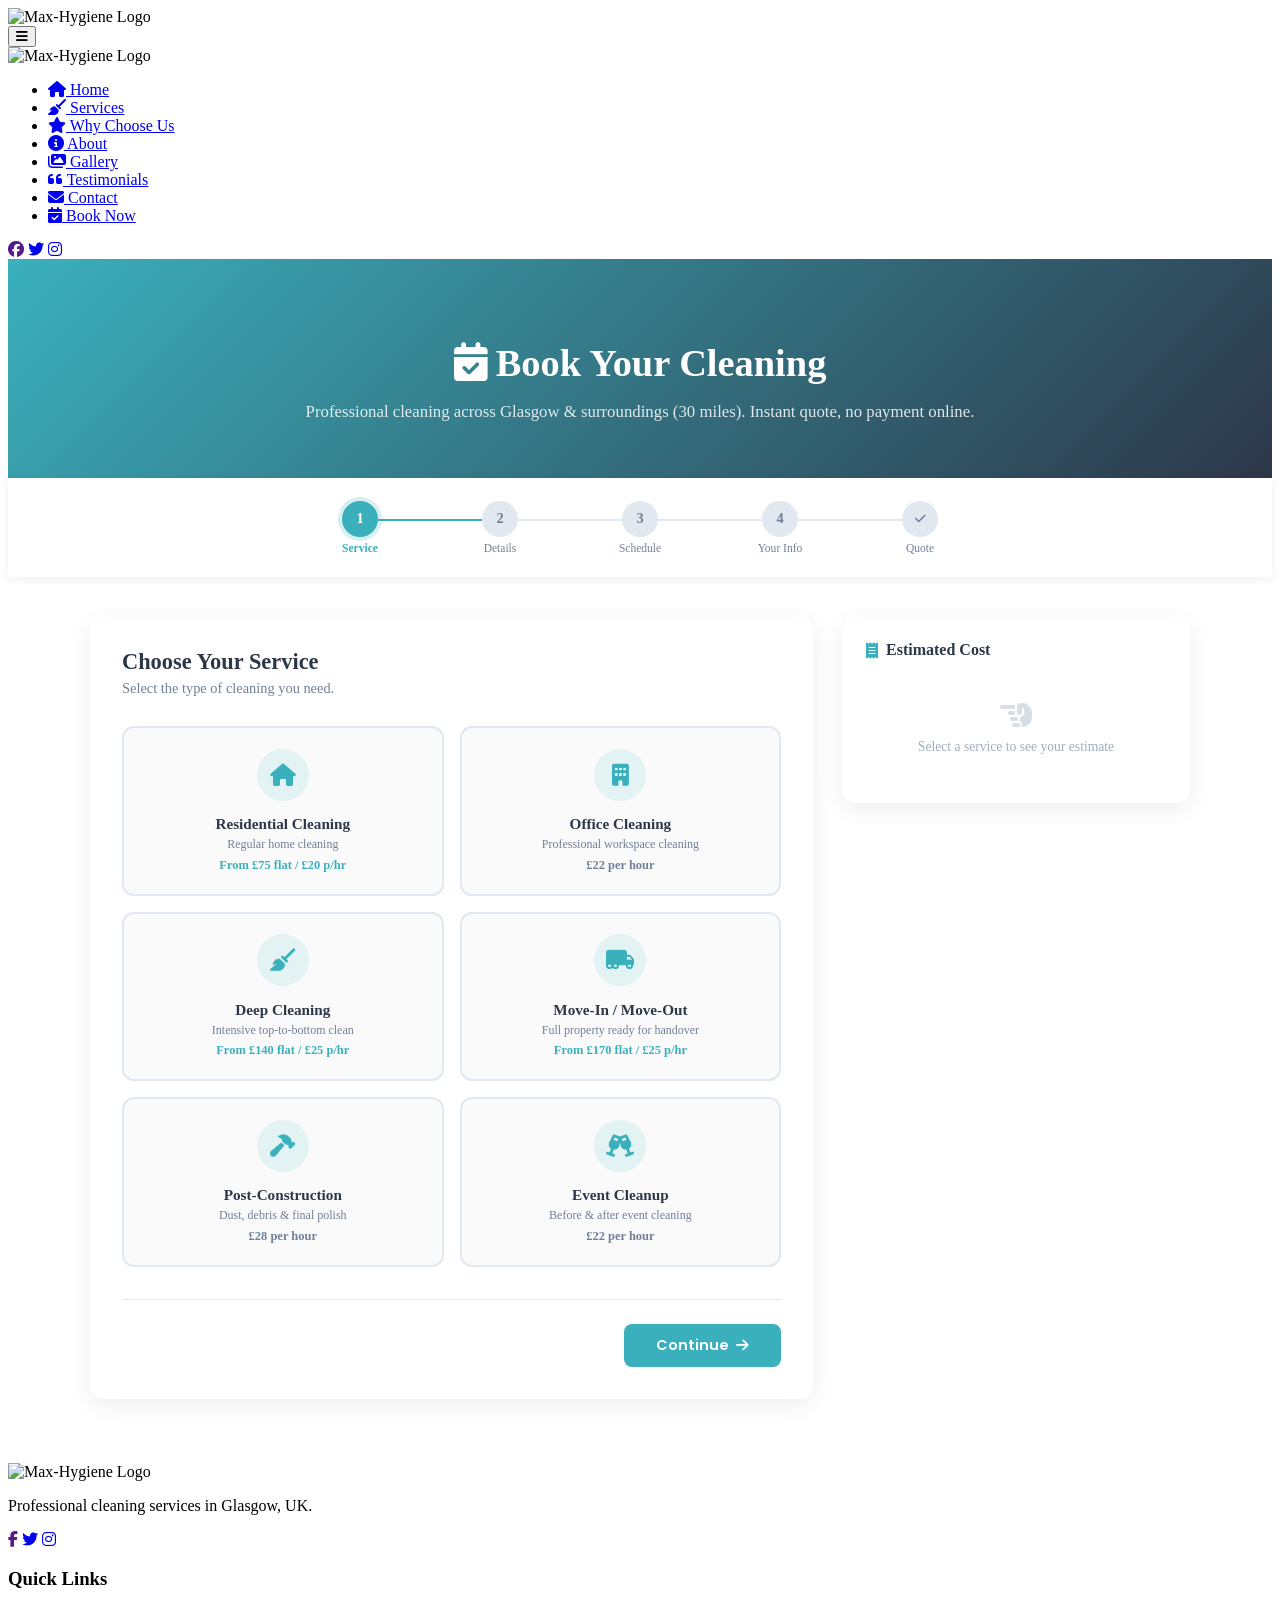
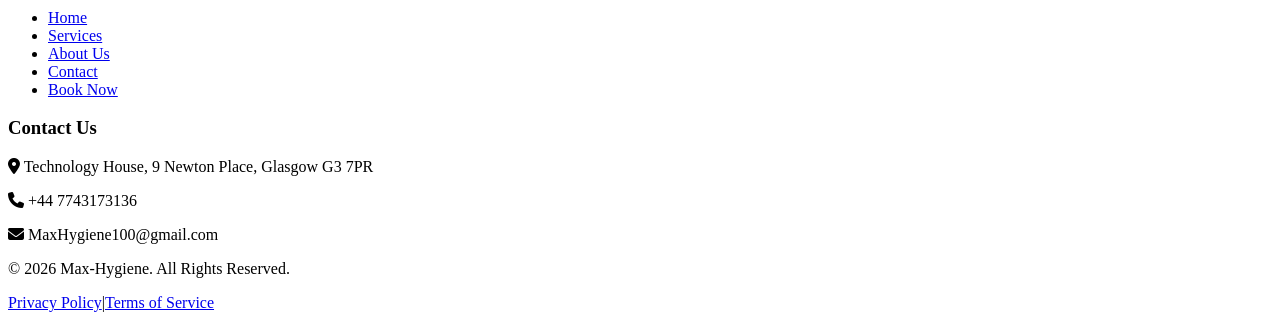
==== booking.html @ 052d8ae1 "booking" ====
<!DOCTYPE html>
<html lang="en">
<head>
    <meta charset="UTF-8" />
    <meta name="viewport" content="width=device-width, initial-scale=1.0" />
    <title>Book a Cleaning - Max-Hygiene</title>
    <meta name="description" content="Book your professional cleaning service with Max-Hygiene. Instant quote, online scheduling, and email confirmation.">
    <link rel="shortcut icon" href="images/logo2.jpeg" type="image/x-icon">
    <link rel="stylesheet" href="https://cdnjs.cloudflare.com/ajax/libs/font-awesome/6.4.0/css/all.min.css">
    <link href="https://fonts.googleapis.com/css2?family=Poppins:wght@300;400;500;600;700&display=swap" rel="stylesheet">
    <link rel="stylesheet" href="css/style.css">
    <style>
        /* ── Booking Page Styles ── */
        .booking-hero {
            background: linear-gradient(135deg, #3bb0bd 0%, #2d3748 100%);
            padding: 3.5rem 2rem 2.5rem;
            text-align: center;
            color: #fff;
        }
        .booking-hero h1 { font-size: 2.4rem; font-weight: 700; margin-bottom: .5rem; }
        .booking-hero p  { font-size: 1.05rem; opacity: .85; }

        /* Progress */
        .booking-progress {
            background: #fff;
            padding: 1.4rem 2rem;
            box-shadow: 0 2px 10px rgba(0,0,0,.07);
            position: sticky;
            top: 0;
            z-index: 100;
        }
        .progress-steps {
            display: flex;
            align-items: center;
            justify-content: center;
            max-width: 700px;
            margin: 0 auto;
            gap: 0;
        }
        .progress-step {
            display: flex;
            flex-direction: column;
            align-items: center;
            flex: 1;
            position: relative;
        }
        .progress-step:not(:last-child)::after {
            content: '';
            position: absolute;
            top: 18px;
            left: calc(50% + 18px);
            right: calc(-50% + 18px);
            height: 2px;
            background: #e2e8f0;
            transition: background .4s;
        }
        .progress-step.done:not(:last-child)::after,
        .progress-step.active:not(:last-child)::after {
            background: #3bb0bd;
        }
        .step-bubble {
            width: 36px; height: 36px;
            border-radius: 50%;
            background: #e2e8f0;
            color: #718096;
            display: flex; align-items: center; justify-content: center;
            font-weight: 600; font-size: .9rem;
            transition: all .3s;
            z-index: 1;
        }
        .progress-step.active .step-bubble  { background: #3bb0bd; color: #fff; box-shadow: 0 0 0 4px rgba(59,176,189,.2); }
        .progress-step.done   .step-bubble  { background: #00d97e; color: #fff; }
        .step-label { font-size: .72rem; color: #718096; margin-top: .35rem; font-weight: 500; white-space: nowrap; }
        .progress-step.active .step-label { color: #3bb0bd; font-weight: 600; }
        .progress-step.done   .step-label { color: #00d97e; }

        /* Layout */
        .booking-layout {
            display: flex;
            gap: 1.8rem;
            max-width: 1100px;
            margin: 0 auto;
            padding: 2.5rem 1.5rem 4rem;
            align-items: flex-start;
        }
        .booking-main   { flex: 1; min-width: 0; }
        .booking-panel  {
            width: 300px; flex-shrink: 0;
            background: #fff;
            border-radius: 14px;
            box-shadow: 0 6px 24px rgba(0,0,0,.07);
            padding: 1.5rem;
            position: sticky;
            top: 80px;
        }
        .booking-panel.hidden { display: none; }
        .panel-title {
            font-size: 1rem; font-weight: 600; color: #2d3748;
            margin-bottom: 1rem;
            display: flex; align-items: center; gap: .5rem;
        }
        .panel-title i { color: #3bb0bd; }
        .panel-row {
            display: flex; justify-content: space-between;
            font-size: .85rem; color: #4a5568;
            padding: .4rem 0;
            border-bottom: 1px dashed #edf2f7;
        }
        .panel-row:last-child { border-bottom: none; }
        .panel-row .label { color: #718096; }
        .panel-row .value { font-weight: 600; color: #2d3748; text-align: right; }
        .panel-divider { border: none; border-top: 1px solid #e2e8f0; margin: .8rem 0; }
        .panel-total-row {
            display: flex; justify-content: space-between;
            font-size: 1rem; font-weight: 700;
            color: #2d3748; margin-top: .5rem;
        }
        .panel-total-row .total-amount { color: #3bb0bd; font-size: 1.3rem; }
        .panel-note { font-size: .75rem; color: #718096; margin-top: .75rem; line-height: 1.5; }
        .panel-placeholder { text-align: center; color: #a0aec0; font-size: .85rem; padding: 1.5rem 0; }
        .panel-placeholder i { font-size: 2rem; display: block; margin-bottom: .5rem; opacity: .4; }

        /* Step card */
        .step-card {
            background: #fff;
            border-radius: 14px;
            box-shadow: 0 6px 24px rgba(0,0,0,.07);
            padding: 2rem;
            display: none;
        }
        .step-card.active { display: block; }
        .step-card-title { font-size: 1.4rem; font-weight: 700; color: #2d3748; margin-bottom: .35rem; }
        .step-card-subtitle { font-size: .9rem; color: #718096; margin-bottom: 1.8rem; }

        /* Service grid */
        .service-select-grid {
            display: grid;
            grid-template-columns: repeat(auto-fill, minmax(220px, 1fr));
            gap: 1rem;
        }
        .svc-card {
            border: 2px solid #e2e8f0;
            border-radius: 12px;
            padding: 1.3rem 1rem;
            cursor: pointer;
            text-align: center;
            transition: all .25s;
            background: #fafafa;
        }
        .svc-card:hover { border-color: #3bb0bd; background: #f0fbfc; transform: translateY(-2px); }
        .svc-card.selected { border-color: #3bb0bd; background: #e8f7f8; box-shadow: 0 0 0 4px rgba(59,176,189,.15); }
        .svc-icon {
            width: 52px; height: 52px;
            background: rgba(59,176,189,.12);
            border-radius: 50%;
            display: flex; align-items: center; justify-content: center;
            margin: 0 auto .9rem;
            font-size: 1.4rem; color: #3bb0bd;
            transition: all .25s;
        }
        .svc-card.selected .svc-icon,
        .svc-card:hover .svc-icon { background: #3bb0bd; color: #fff; }
        .svc-name { font-weight: 600; font-size: .95rem; color: #2d3748; margin-bottom: .25rem; }
        .svc-price-tag { font-size: .78rem; color: #3bb0bd; font-weight: 600; }
        .svc-price-tag.hourly { color: #718096; }

        /* Form sections */
        .form-section-title {
            font-size: 1rem; font-weight: 600; color: #2d3748;
            margin: 1.5rem 0 .8rem;
            padding-bottom: .4rem;
            border-bottom: 1px solid #e2e8f0;
        }
        .form-section-title:first-child { margin-top: 0; }

        /* Property selector */
        .option-pills { display: flex; flex-wrap: wrap; gap: .5rem; }
        .pill {
            border: 1.5px solid #e2e8f0;
            border-radius: 8px;
            padding: .45rem 1.1rem;
            cursor: pointer;
            font-size: .85rem;
            font-weight: 500;
            color: #4a5568;
            background: #fff;
            transition: all .2s;
        }
        .pill:hover  { border-color: #3bb0bd; color: #3bb0bd; }
        .pill.active { border-color: #3bb0bd; background: #3bb0bd; color: #fff; }

        /* Pricing toggle */
        .pricing-toggle-wrap {
            display: flex; align-items: center;
            background: #f7fafc;
            border-radius: 10px;
            padding: .3rem;
            gap: .2rem;
            width: fit-content;
            margin: .8rem 0;
        }
        .pricing-toggle-btn {
            padding: .5rem 1.3rem;
            border-radius: 8px;
            border: none; cursor: pointer;
            font-size: .875rem; font-weight: 500;
            color: #718096; background: transparent;
            transition: all .2s;
        }
        .pricing-toggle-btn.active { background: #3bb0bd; color: #fff; box-shadow: 0 2px 8px rgba(59,176,189,.3); }

        /* Hours input */
        .hours-input-row {
            display: flex; align-items: center; gap: .75rem;
            margin: .5rem 0;
        }
        .hours-btn {
            width: 34px; height: 34px;
            border-radius: 50%; border: 1.5px solid #e2e8f0;
            background: #fff; cursor: pointer;
            font-size: 1.1rem; display: flex; align-items: center; justify-content: center;
            transition: all .2s; color: #3bb0bd;
        }
        .hours-btn:hover { background: #3bb0bd; color: #fff; border-color: #3bb0bd; }
        .hours-display { font-size: 1.3rem; font-weight: 700; color: #2d3748; min-width: 40px; text-align: center; }
        .hours-label { font-size: .85rem; color: #718096; }

        /* Add-ons */
        .addon-grid { display: grid; grid-template-columns: repeat(auto-fill, minmax(200px, 1fr)); gap: .7rem; }
        .addon-item {
            display: flex; align-items: center; gap: .7rem;
            border: 1.5px solid #e2e8f0; border-radius: 10px;
            padding: .7rem .9rem; cursor: pointer; background: #fff;
            transition: all .2s;
        }
        .addon-item:hover { border-color: #3bb0bd; background: #f0fbfc; }
        .addon-item.selected { border-color: #3bb0bd; background: #e8f7f8; }
        .addon-item input[type="checkbox"] { accent-color: #3bb0bd; width: 16px; height: 16px; cursor: pointer; }
        .addon-info { flex: 1; }
        .addon-name { font-size: .83rem; font-weight: 500; color: #2d3748; }
        .addon-price { font-size: .78rem; color: #3bb0bd; font-weight: 600; }

        /* Frequency */
        .frequency-grid { display: grid; grid-template-columns: repeat(auto-fill, minmax(160px, 1fr)); gap: .75rem; }
        .freq-card {
            border: 2px solid #e2e8f0; border-radius: 12px;
            padding: 1rem .75rem; cursor: pointer; text-align: center;
            background: #fff; transition: all .25s;
        }
        .freq-card:hover  { border-color: #3bb0bd; transform: translateY(-2px); }
        .freq-card.active { border-color: #3bb0bd; background: #e8f7f8; }
        .freq-label { font-weight: 600; font-size: .9rem; color: #2d3748; }
        .freq-badge {
            display: inline-block; margin-top: .3rem;
            background: #00d97e; color: #fff;
            font-size: .68rem; font-weight: 700;
            padding: .15rem .5rem; border-radius: 20px;
        }
        .freq-desc { font-size: .75rem; color: #718096; margin-top: .3rem; }

        /* Calendar */
        .calendar-nav {
            display: flex; align-items: center; justify-content: space-between;
            margin-bottom: .8rem;
        }
        .cal-nav-btn {
            background: none; border: 1.5px solid #e2e8f0;
            border-radius: 8px; padding: .3rem .7rem;
            cursor: pointer; color: #4a5568;
            transition: all .2s;
        }
        .cal-nav-btn:hover { background: #3bb0bd; color: #fff; border-color: #3bb0bd; }
        .cal-month-label { font-weight: 600; color: #2d3748; font-size: .95rem; }
        .calendar-grid { display: grid; grid-template-columns: repeat(7, 1fr); gap: .25rem; }
        .cal-day-header { text-align: center; font-size: .72rem; font-weight: 600; color: #718096; padding: .3rem 0; }
        .cal-day {
            aspect-ratio: 1; display: flex; align-items: center; justify-content: center;
            border-radius: 8px; cursor: pointer; font-size: .85rem; font-weight: 500;
            transition: all .2s; color: #2d3748;
        }
        .cal-day:hover:not(.disabled)         { background: #e8f7f8; color: #3bb0bd; }
        .cal-day.disabled                     { color: #c9d3dd; cursor: default; }
        .cal-day.booked                       { color: #e2e8f0; cursor: default; text-decoration: line-through; }
        .cal-day.selected                     { background: #3bb0bd; color: #fff !important; font-weight: 700; box-shadow: 0 2px 8px rgba(59,176,189,.4); }
        .cal-day.today:not(.selected)         { border: 2px solid #3bb0bd; color: #3bb0bd; font-weight: 700; }

        /* Time slots */
        .time-slots-wrap { margin-top: 1.2rem; }
        .time-slots-title { font-size: .85rem; font-weight: 600; color: #2d3748; margin-bottom: .6rem; }
        .time-slots-grid { display: flex; flex-wrap: wrap; gap: .5rem; }
        .time-slot {
            padding: .45rem 1.1rem;
            border: 1.5px solid #e2e8f0;
            border-radius: 8px; cursor: pointer;
            font-size: .82rem; font-weight: 500;
            color: #4a5568; background: #fff;
            transition: all .2s;
        }
        .time-slot:hover:not(.unavailable)    { border-color: #3bb0bd; color: #3bb0bd; }
        .time-slot.selected                   { background: #3bb0bd; color: #fff; border-color: #3bb0bd; }
        .time-slot.unavailable                { color: #c9d3dd; cursor: default; text-decoration: line-through; }

        /* Contact form */
        .form-grid-2 { display: grid; grid-template-columns: 1fr 1fr; gap: 1rem; }
        .booking-form .form-group { margin-bottom: 1rem; }
        .booking-form label { display: block; font-size: .82rem; font-weight: 600; color: #4a5568; margin-bottom: .35rem; }
        .booking-form input,
        .booking-form textarea {
            width: 100%; padding: .7rem 1rem;
            border: 1.5px solid #e2e8f0; border-radius: 8px;
            font-family: 'Poppins', sans-serif; font-size: .875rem; color: #2d3748;
            transition: border .2s;
            background: #fff;
        }
        .booking-form input:focus,
        .booking-form textarea:focus {
            outline: none; border-color: #3bb0bd;
            box-shadow: 0 0 0 3px rgba(59,176,189,.15);
        }
        .booking-form textarea { resize: vertical; min-height: 80px; }
        .booking-form input.error { border-color: #fc5c7d; }
        .field-error { font-size: .75rem; color: #fc5c7d; margin-top: .25rem; display: none; }

        /* Buttons */
        .step-actions {
            display: flex; justify-content: space-between; align-items: center;
            margin-top: 2rem; padding-top: 1.5rem;
            border-top: 1px solid #e2e8f0;
        }
        .btn-back {
            display: flex; align-items: center; gap: .4rem;
            padding: .65rem 1.5rem; border: 1.5px solid #e2e8f0;
            border-radius: 8px; background: #fff; cursor: pointer;
            font-size: .875rem; font-weight: 500; color: #4a5568;
            transition: all .2s; font-family: 'Poppins', sans-serif;
        }
        .btn-back:hover { border-color: #3bb0bd; color: #3bb0bd; }
        .btn-continue {
            display: flex; align-items: center; gap: .45rem;
            padding: .7rem 2rem; background: #3bb0bd; color: #fff;
            border: none; border-radius: 8px; cursor: pointer;
            font-size: .9rem; font-weight: 600;
            transition: all .2s; font-family: 'Poppins', sans-serif;
        }
        .btn-continue:hover { background: #2a9ba7; transform: translateY(-1px); box-shadow: 0 4px 12px rgba(59,176,189,.35); }
        .btn-continue:disabled { background: #b2d8db; cursor: not-allowed; transform: none; box-shadow: none; }
        .btn-submit {
            display: flex; align-items: center; gap: .5rem;
            padding: .75rem 2.5rem; background: #3bb0bd; color: #fff;
            border: none; border-radius: 8px; cursor: pointer;
            font-size: .95rem; font-weight: 600;
            transition: all .2s; font-family: 'Poppins', sans-serif;
        }
        .btn-submit:hover { background: #2a9ba7; box-shadow: 0 4px 12px rgba(59,176,189,.35); }
        .btn-submit:disabled { background: #b2d8db; cursor: not-allowed; }
        .btn-spinner { display: none; }
        .btn-submit.loading .btn-text   { display: none; }
        .btn-submit.loading .btn-spinner { display: inline-flex; align-items: center; gap: .4rem; }
        @keyframes spin { to { transform: rotate(360deg); } }
        .spinner-icon { animation: spin .7s linear infinite; display: inline-block; }

        /* Confirmation step */
        .confirmation-wrap { text-align: center; padding: 1rem 0 2rem; }
        .confirm-icon {
            width: 80px; height: 80px;
            background: linear-gradient(135deg, #3bb0bd, #00d97e);
            border-radius: 50%; display: flex; align-items: center; justify-content: center;
            margin: 0 auto 1.5rem; font-size: 2rem; color: #fff;
            box-shadow: 0 8px 24px rgba(59,176,189,.3);
        }
        .confirm-title { font-size: 1.8rem; font-weight: 700; color: #2d3748; margin-bottom: .5rem; }
        .confirm-sub   { color: #718096; font-size: 1rem; margin-bottom: 2rem; }
        .booking-ref-box {
            display: inline-flex; align-items: center; gap: .6rem;
            background: #f0fbfc; border: 1.5px solid #3bb0bd;
            border-radius: 10px; padding: .6rem 1.4rem;
            font-weight: 700; color: #3bb0bd; font-size: 1.05rem;
            margin-bottom: 2rem; letter-spacing: .05em;
        }
        .quote-summary-card {
            background: #f7fafc;
            border-radius: 14px; padding: 1.5rem;
            max-width: 480px; margin: 0 auto 2rem;
            text-align: left;
        }
        .qs-title { font-weight: 700; color: #2d3748; margin-bottom: 1rem; font-size: 1.05rem; }
        .qs-row {
            display: flex; justify-content: space-between;
            font-size: .875rem; color: #4a5568; padding: .45rem 0;
            border-bottom: 1px dashed #e2e8f0;
        }
        .qs-row:last-child { border-bottom: none; }
        .qs-row .ql { color: #718096; }
        .qs-row .qv { font-weight: 600; color: #2d3748; }
        .qs-total-row {
            display: flex; justify-content: space-between;
            font-size: 1.1rem; font-weight: 700;
            color: #2d3748; margin-top: .75rem;
        }
        .qs-total-row .total-val { color: #3bb0bd; font-size: 1.4rem; }
        .confirm-note {
            background: #fffbeb; border: 1px solid #f6c90e;
            border-radius: 10px; padding: 1rem 1.2rem;
            font-size: .85rem; color: #744210;
            max-width: 480px; margin: 0 auto 1.5rem;
            display: flex; gap: .6rem; text-align: left;
        }
        .confirm-note i { color: #d69e2e; flex-shrink: 0; margin-top: .1rem; }
        .confirm-email-note { font-size: .85rem; color: #718096; margin-bottom: 1.5rem; }
        .confirm-email-note strong { color: #3bb0bd; }
        .btn-home {
            display: inline-flex; align-items: center; gap: .5rem;
            padding: .7rem 2rem; background: #2d3748; color: #fff;
            border-radius: 8px; font-size: .9rem; font-weight: 600;
            transition: all .2s; text-decoration: none;
        }
        .btn-home:hover { background: #3bb0bd; transform: translateY(-1px); }

        /* Error toast */
        .toast {
            position: fixed; bottom: 2rem; right: 2rem; z-index: 9999;
            background: #fc5c7d; color: #fff;
            padding: .8rem 1.3rem; border-radius: 10px;
            font-size: .875rem; font-weight: 500;
            display: none; align-items: center; gap: .5rem;
            box-shadow: 0 6px 20px rgba(0,0,0,.15);
            max-width: 340px;
        }
        .toast.show { display: flex; animation: slideUp .3s ease; }
        .toast.success { background: #00d97e; }
        @keyframes slideUp { from { transform: translateY(20px); opacity: 0; } to { transform: translateY(0); opacity: 1; } }

        /* Validation hint */
        .step-validate-hint {
            font-size: .8rem; color: #fc5c7d;
            margin-top: 1rem; display: none; text-align: right;
        }
        .step-validate-hint.show { display: block; }

        /* Responsive */
        @media (max-width: 900px) {
            .booking-layout  { flex-direction: column; padding: 1.5rem 1rem 3rem; }
            .booking-panel   { width: 100%; position: static; }
            .form-grid-2     { grid-template-columns: 1fr; }
            .booking-hero h1 { font-size: 1.8rem; }
        }
        @media (max-width: 600px) {
            .service-select-grid  { grid-template-columns: 1fr 1fr; }
            .addon-grid           { grid-template-columns: 1fr 1fr; }
            .frequency-grid       { grid-template-columns: 1fr 1fr; }
            .booking-progress     { padding: 1rem; }
            .step-label           { display: none; }
            .step-card            { padding: 1.3rem; }
        }
    </style>
</head>
<body>
    <!-- Mobile Header -->
    <header class="mobile-header">
        <div class="mobile-header-container">
            <div class="mobile-logo">
                <img src="images/logo1.png" alt="Max-Hygiene Logo">
            </div>
            <button class="mobile-menu-toggle">
                <i class="fas fa-bars"></i>
            </button>
        </div>
    </header>

    <!-- Sidebar -->
    <nav class="sidebar">
        <div class="logo">
            <img src="images/logo1.png" alt="Max-Hygiene Logo" class="logo-img">
        </div>
        <ul class="nav-links">
            <li><a href="index.html#home"><i class="fas fa-home"></i> Home</a></li>
            <li><a href="index.html#services"><i class="fas fa-broom"></i> Services</a></li>
            <li><a href="index.html#why-choose-us"><i class="fas fa-star"></i> Why Choose Us</a></li>
            <li><a href="index.html#about"><i class="fas fa-info-circle"></i> About</a></li>
            <li><a href="index.html#gallery"><i class="fas fa-images"></i> Gallery</a></li>
            <li><a href="index.html#testimonials"><i class="fas fa-quote-left"></i> Testimonials</a></li>
            <li><a href="index.html#contact"><i class="fas fa-envelope"></i> Contact</a></li>
            <li><a href="booking.html" class="active"><i class="fas fa-calendar-check"></i> Book Now</a></li>
        </ul>
        <div class="social-links">
            <a href=""><i class="fab fa-facebook"></i></a>
            <a href="#"><i class="fab fa-twitter"></i></a>
            <a href="#"><i class="fab fa-instagram"></i></a>
        </div>
    </nav>

    <!-- Main -->
    <main class="main-content">
        <!-- Hero -->
        <div class="booking-hero">
            <h1><i class="fas fa-calendar-check" style="margin-right:.5rem;"></i>Book Your Cleaning</h1>
            <p>Professional cleaning across Glasgow &amp; surroundings (30 miles). Instant quote, no payment online.</p>
        </div>

        <!-- Progress Bar -->
        <div class="booking-progress">
            <div class="progress-steps">
                <div class="progress-step active" data-step="1">
                    <div class="step-bubble">1</div>
                    <span class="step-label">Service</span>
                </div>
                <div class="progress-step" data-step="2">
                    <div class="step-bubble">2</div>
                    <span class="step-label">Details</span>
                </div>
                <div class="progress-step" data-step="3">
                    <div class="step-bubble">3</div>
                    <span class="step-label">Schedule</span>
                </div>
                <div class="progress-step" data-step="4">
                    <div class="step-bubble">4</div>
                    <span class="step-label">Your Info</span>
                </div>
                <div class="progress-step" data-step="5">
                    <div class="step-bubble"><i class="fas fa-check" style="font-size:.75rem;"></i></div>
                    <span class="step-label">Quote</span>
                </div>
            </div>
        </div>

        <!-- Booking Layout -->
        <div class="booking-layout">
            <!-- Steps -->
            <div class="booking-main">

                <!-- ── STEP 1: Service ── -->
                <div class="step-card active" id="step-1">
                    <div class="step-card-title">Choose Your Service</div>
                    <div class="step-card-subtitle">Select the type of cleaning you need.</div>
                    <div class="service-select-grid" id="serviceGrid"></div>
                    <div class="step-validate-hint" id="hint1">Please select a service to continue.</div>
                    <div class="step-actions">
                        <span></span>
                        <button class="btn-continue" onclick="goToStep(2)">
                            Continue <i class="fas fa-arrow-right"></i>
                        </button>
                    </div>
                </div>

                <!-- ── STEP 2: Details ── -->
                <div class="step-card" id="step-2">
                    <div class="step-card-title">Cleaning Details</div>
                    <div class="step-card-subtitle">Help us size up the job so your quote is accurate.</div>

                    <!-- Property Type -->
                    <div class="form-section-title">Property Type</div>
                    <div class="option-pills" id="propertyTypePills">
                        <div class="pill active" data-val="house">House</div>
                        <div class="pill" data-val="apartment">Apartment / Flat</div>
                        <div class="pill" data-val="office">Office / Commercial</div>
                        <div class="pill" data-val="other">Other</div>
                    </div>

                    <!-- Bedrooms -->
                    <div class="form-section-title" id="bedroomSection">Number of Bedrooms</div>
                    <div class="option-pills" id="bedroomPills">
                        <div class="pill active" data-val="1">1 Bed</div>
                        <div class="pill" data-val="2">2 Beds</div>
                        <div class="pill" data-val="3">3 Beds</div>
                        <div class="pill" data-val="4">4 Beds</div>
                        <div class="pill" data-val="5">5+ Beds</div>
                    </div>

                    <!-- Bathrooms -->
                    <div class="form-section-title">Number of Bathrooms</div>
                    <div class="option-pills" id="bathroomPills">
                        <div class="pill active" data-val="1">1</div>
                        <div class="pill" data-val="2">2</div>
                        <div class="pill" data-val="3">3</div>
                        <div class="pill" data-val="4">4+</div>
                    </div>

                    <!-- Pricing Type -->
                    <div class="form-section-title">Pricing Type</div>
                    <div class="pricing-toggle-wrap">
                        <button class="pricing-toggle-btn active" id="btnFlat" onclick="setPricingType('flat')">
                            <i class="fas fa-tag"></i> Flat Rate
                        </button>
                        <button class="pricing-toggle-btn" id="btnHourly" onclick="setPricingType('hourly')">
                            <i class="fas fa-clock"></i> Hourly Rate
                        </button>
                    </div>
                    <div id="hourlyControls" style="display:none;">
                        <p style="font-size:.82rem;color:#718096;margin:.2rem 0 .6rem;">Estimated cleaning hours:</p>
                        <div class="hours-input-row">
                            <button class="hours-btn" onclick="changeHours(-1)"><i class="fas fa-minus"></i></button>
                            <div class="hours-display" id="hoursDisplay">3</div>
                            <button class="hours-btn" onclick="changeHours(1)"><i class="fas fa-plus"></i></button>
                            <span class="hours-label">hrs &nbsp;×&nbsp; <strong id="rateLabel">£20/hr</strong></span>
                        </div>
                    </div>
                    <div id="flatInfo" style="font-size:.82rem;color:#718096;margin:.4rem 0;">
                        Flat rates are fixed prices based on property size.
                    </div>

                    <!-- Add-ons -->
                    <div class="form-section-title">Extra Services <span style="font-weight:400;color:#718096;">(optional)</span></div>
                    <div class="addon-grid" id="addonGrid"></div>

                    <div class="step-actions">
                        <button class="btn-back" onclick="goToStep(1)"><i class="fas fa-arrow-left"></i> Back</button>
                        <button class="btn-continue" onclick="goToStep(3)">Continue <i class="fas fa-arrow-right"></i></button>
                    </div>
                </div>

                <!-- ── STEP 3: Schedule ── -->
                <div class="step-card" id="step-3">
                    <div class="step-card-title">Choose Your Schedule</div>
                    <div class="step-card-subtitle">Pick how often, then select a date and time that works for you.</div>

                    <!-- Frequency -->
                    <div class="form-section-title">Cleaning Frequency</div>
                    <div class="frequency-grid" id="frequencyGrid"></div>

                    <!-- Calendar -->
                    <div class="form-section-title" style="margin-top:1.8rem;">Select a Date
                        <span style="font-weight:400;font-size:.78rem;color:#718096;margin-left:.5rem;">Mon – Sat only</span>
                    </div>
                    <div class="calendar-nav">
                        <button class="cal-nav-btn" onclick="changeMonth(-1)"><i class="fas fa-chevron-left"></i></button>
                        <span class="cal-month-label" id="calMonthLabel"></span>
                        <button class="cal-nav-btn" onclick="changeMonth(1)"><i class="fas fa-chevron-right"></i></button>
                    </div>
                    <div class="calendar-grid" id="calGrid"></div>

                    <!-- Time slots -->
                    <div class="time-slots-wrap" id="timeSlotsWrap" style="display:none;">
                        <div class="time-slots-title"><i class="fas fa-clock" style="color:#3bb0bd;margin-right:.3rem;"></i>Available Times</div>
                        <div class="time-slots-grid" id="timeSlotGrid"></div>
                    </div>

                    <div class="step-validate-hint" id="hint3">Please select both a date and a time slot.</div>
                    <div class="step-actions">
                        <button class="btn-back" onclick="goToStep(2)"><i class="fas fa-arrow-left"></i> Back</button>
                        <button class="btn-continue" onclick="goToStep(4)">Continue <i class="fas fa-arrow-right"></i></button>
                    </div>
                </div>

                <!-- ── STEP 4: Contact Info ── -->
                <div class="step-card" id="step-4">
                    <div class="step-card-title">Your Information</div>
                    <div class="step-card-subtitle">We need a few details to confirm your booking and send your quote.</div>

                    <form class="booking-form" id="bookingForm" novalidate>
                        <div class="form-section-title">Personal Details</div>
                        <div class="form-grid-2">
                            <div class="form-group">
                                <label for="firstName">First Name *</label>
                                <input type="text" id="firstName" placeholder="John" required>
                                <div class="field-error" id="err-firstName">Please enter your first name.</div>
                            </div>
                            <div class="form-group">
                                <label for="lastName">Last Name *</label>
                                <input type="text" id="lastName" placeholder="Smith" required>
                                <div class="field-error" id="err-lastName">Please enter your last name.</div>
                            </div>
                        </div>
                        <div class="form-grid-2">
                            <div class="form-group">
                                <label for="email">Email Address *</label>
                                <input type="email" id="email" placeholder="john@example.com" required>
                                <div class="field-error" id="err-email">Please enter a valid email.</div>
                            </div>
                            <div class="form-group">
                                <label for="phone">Phone Number *</label>
                                <input type="tel" id="phone" placeholder="+44 7700 000000" required>
                                <div class="field-error" id="err-phone">Please enter a valid phone number.</div>
                            </div>
                        </div>

                        <div class="form-section-title">Service Address</div>
                        <div class="form-group">
                            <label for="addressLine">Address Line *</label>
                            <input type="text" id="addressLine" placeholder="15 Example Street" required>
                            <div class="field-error" id="err-addressLine">Please enter your address.</div>
                        </div>
                        <div class="form-grid-2">
                            <div class="form-group">
                                <label for="city">City / Town *</label>
                                <input type="text" id="city" placeholder="Glasgow" required>
                                <div class="field-error" id="err-city">Please enter your city.</div>
                            </div>
                            <div class="form-group">
                                <label for="postcode">Postcode *</label>
                                <input type="text" id="postcode" placeholder="G1 1AB" required>
                                <div class="field-error" id="err-postcode">Please enter your postcode.</div>
                            </div>
                        </div>

                        <div class="form-section-title">Additional Notes <span style="font-weight:400;color:#718096;">(optional)</span></div>
                        <div class="form-group">
                            <label for="notes">Special instructions or access info</label>
                            <textarea id="notes" placeholder="e.g. key under mat, dog on premises, focus on kitchen..."></textarea>
                        </div>
                    </form>

                    <div class="step-actions">
                        <button class="btn-back" onclick="goToStep(3)"><i class="fas fa-arrow-left"></i> Back</button>
                        <button class="btn-submit" id="submitBtn" onclick="submitBooking()">
                            <span class="btn-text"><i class="fas fa-paper-plane"></i> Get My Free Quote</span>
                            <span class="btn-spinner">
                                <i class="fas fa-circle-notch spinner-icon"></i> Sending…
                            </span>
                        </button>
                    </div>
                </div>

                <!-- ── STEP 5: Quote / Confirmation ── -->
                <div class="step-card" id="step-5">
                    <div class="confirmation-wrap">
                        <div class="confirm-icon"><i class="fas fa-check"></i></div>
                        <div class="confirm-title">Booking Received!</div>
                        <div class="confirm-sub">Your request has been sent. The Max-Hygiene team will confirm shortly.</div>

                        <div class="booking-ref-box">
                            <i class="fas fa-hashtag"></i>
                            <span id="bookingRefDisplay">MH-2026-XXXXX</span>
                        </div>

                        <div class="confirm-email-note">
                            A confirmation email has been sent to <strong id="clientEmailDisplay"></strong>
                        </div>

                        <div class="quote-summary-card" id="quoteSummaryCard"></div>

                        <div class="confirm-note">
                            <i class="fas fa-info-circle"></i>
                            <span>
                                <strong>No payment required today.</strong> If you chose a flat rate, we'll finalise the price with you directly. Hourly jobs are billed after the clean based on actual time.
                            </span>
                        </div>

                        <a href="index.html" class="btn-home">
                            <i class="fas fa-home"></i> Back to Home
                        </a>
                    </div>
                </div>

            </div>

            <!-- Price Panel -->
            <aside class="booking-panel" id="pricePanel">
                <div class="panel-title"><i class="fas fa-receipt"></i> Estimated Cost</div>
                <div id="pricePanelContent">
                    <div class="panel-placeholder">
                        <i class="fas fa-hand-point-left"></i>
                        Select a service to see your estimate
                    </div>
                </div>
            </aside>
        </div>

        <!-- Footer -->
        <footer class="footer">
            <div class="footer-container">
                <div class="footer-section">
                    <div class="footer-logo">
                        <img src="images/logo1.png" alt="Max-Hygiene Logo">
                        <p>Professional cleaning services in Glasgow, UK.</p>
                    </div>
                    <div class="footer-social">
                        <a href="" target="_blank"><i class="fab fa-facebook-f"></i></a>
                        <a href="#" target="_blank"><i class="fab fa-twitter"></i></a>
                        <a href="#" target="_blank"><i class="fab fa-instagram"></i></a>
                    </div>
                </div>
                <div class="footer-section">
                    <h3>Quick Links</h3>
                    <ul class="footer-links">
                        <li><a href="index.html#home">Home</a></li>
                        <li><a href="index.html#services">Services</a></li>
                        <li><a href="index.html#about">About Us</a></li>
                        <li><a href="index.html#contact">Contact</a></li>
                        <li><a href="booking.html">Book Now</a></li>
                    </ul>
                </div>
                <div class="footer-section">
                    <h3>Contact Us</h3>
                    <div class="footer-contact">
                        <p><i class="fas fa-map-marker-alt"></i> Technology House, 9 Newton Place, Glasgow G3 7PR</p>
                        <p><i class="fas fa-phone"></i> +44 7743173136</p>
                        <p><i class="fas fa-envelope"></i> MaxHygiene100@gmail.com</p>
                    </div>
                </div>
            </div>
            <div class="footer-bottom">
                <div class="container">
                    <p>&copy; <span id="current-year"></span> Max-Hygiene. All Rights Reserved.</p>
                    <div class="footer-legal">
                        <a href="#">Privacy Policy</a><span>|</span><a href="#">Terms of Service</a>
                    </div>
                </div>
            </div>
        </footer>
    </main>

    <!-- Toast -->
    <div class="toast" id="toast"></div>

    <!-- Emails are sent server-side via send-booking.php using Gmail SMTP. -->
    <script>

    // ── Pricing data ──
    const SERVICES = [
        {
            id: 'residential', name: 'Residential Cleaning', icon: 'fas fa-home',
            flat: { '1': 75, '2': 90, '3': 120, '4': 150, '5': 180 },
            hourlyRate: 20, hasFlatRate: true,
            priceTag: 'From £75 flat / £20 p/hr',
            desc: 'Regular home cleaning'
        },
        {
            id: 'office', name: 'Office Cleaning', icon: 'fas fa-building',
            flat: null, hourlyRate: 22, hasFlatRate: false,
            priceTag: '£22 per hour',
            desc: 'Professional workspace cleaning'
        },
        {
            id: 'deep', name: 'Deep Cleaning', icon: 'fas fa-broom',
            flat: { '1': 140, '2': 170, '3': 220, '4': 270, '5': 320 },
            hourlyRate: 25, hasFlatRate: true,
            priceTag: 'From £140 flat / £25 p/hr',
            desc: 'Intensive top-to-bottom clean'
        },
        {
            id: 'moveout', name: 'Move-In / Move-Out', icon: 'fas fa-truck-moving',
            flat: { '1': 170, '2': 210, '3': 260, '4': 310, '5': 360 },
            hourlyRate: 25, hasFlatRate: true,
            priceTag: 'From £170 flat / £25 p/hr',
            desc: 'Full property ready for handover'
        },
        {
            id: 'postconstruction', name: 'Post-Construction', icon: 'fas fa-hammer',
            flat: null, hourlyRate: 28, hasFlatRate: false,
            priceTag: '£28 per hour',
            desc: 'Dust, debris & final polish'
        },
        {
            id: 'event', name: 'Event Cleanup', icon: 'fas fa-glass-cheers',
            flat: null, hourlyRate: 22, hasFlatRate: false,
            priceTag: '£22 per hour',
            desc: 'Before & after event cleaning'
        }
    ];

    const ADDONS = [
        { id: 'oven',    name: 'Inside Oven Clean',    price: 25, icon: 'fas fa-fire' },
        { id: 'fridge',  name: 'Inside Fridge Clean',  price: 15, icon: 'fas fa-snowflake' },
        { id: 'cabinets',name: 'Inside Cabinets',       price: 20, icon: 'fas fa-door-open' },
        { id: 'laundry', name: 'Laundry (wash & dry)', price: 20, icon: 'fas fa-tshirt' },
        { id: 'ironing', name: 'Ironing Service',       price: 25, icon: 'fas fa-wind' },
        { id: 'windows', name: 'Interior Windows',      price: 30, icon: 'fas fa-th' },
        { id: 'carpet',  name: 'Carpet Steam Clean',    price: 40, icon: 'fas fa-couch' }
    ];

    const FREQUENCIES = [
        { id: 'oneTime',   label: 'One-Time',       discount: 0,    badge: null,       desc: 'Single visit' },
        { id: 'weekly',    label: 'Weekly',          discount: 0.15, badge: 'Save 15%', desc: 'Every week' },
        { id: 'biweekly',  label: 'Every 2 Weeks',   discount: 0.10, badge: 'Save 10%', desc: 'Fortnightly' },
        { id: 'monthly',   label: 'Monthly',         discount: 0.05, badge: 'Save 5%',  desc: 'Once a month' }
    ];

    const TIME_SLOTS_ALL = ['08:00', '09:00', '10:00', '11:00', '13:00', '14:00', '15:00', '16:00'];

    // ── Booking state ──
    const state = {
        step: 1,
        service: null,
        propertyType: 'house',
        bedrooms: '1',
        bathrooms: '1',
        pricingType: 'flat',
        hours: 3,
        addons: [],
        frequency: 'oneTime',
        calYear: null,
        calMonth: null,
        date: null,
        timeSlot: null,
        contact: {},
        bookingRef: null,
        prices: { base: 0, addons: 0, discount: 0, total: 0, isQuote: false }
    };

    // ── Init ──
    document.addEventListener('DOMContentLoaded', () => {
        const now = new Date();
        state.calYear  = now.getFullYear();
        state.calMonth = now.getMonth();
        renderServiceGrid();
        renderAddonGrid();
        renderFrequencyGrid();
        renderCalendar();
        document.getElementById('current-year').textContent = now.getFullYear();
        initPillListeners('propertyTypePills', 'propertyType');
        initPillListeners('bedroomPills',      'bedrooms');
        initPillListeners('bathroomPills',     'bathrooms');
    });

    // ── Render service cards ──
    function renderServiceGrid() {
        const grid = document.getElementById('serviceGrid');
        grid.innerHTML = SERVICES.map(s => `
            <div class="svc-card${state.service === s.id ? ' selected' : ''}" data-id="${s.id}" onclick="selectService('${s.id}')">
                <div class="svc-icon"><i class="${s.icon}"></i></div>
                <div class="svc-name">${s.name}</div>
                <div class="svc-desc" style="font-size:.75rem;color:#718096;margin:.2rem 0 .35rem;">${s.desc}</div>
                <div class="svc-price-tag${!s.hasFlatRate ? ' hourly' : ''}">${s.priceTag}</div>
            </div>
        `).join('');
    }

    function selectService(id) {
        state.service = id;
        renderServiceGrid();
        const svc = SERVICES.find(s => s.id === id);
        if (svc && !svc.hasFlatRate) {
            state.pricingType = 'hourly';
            document.getElementById('btnFlat').classList.remove('active');
            document.getElementById('btnHourly').classList.add('active');
            document.getElementById('hourlyControls').style.display = 'block';
            document.getElementById('flatInfo').style.display = 'none';
            document.getElementById('btnFlat').disabled = true;
            document.getElementById('btnFlat').style.opacity = '.45';
        } else {
            document.getElementById('btnFlat').disabled = false;
            document.getElementById('btnFlat').style.opacity = '1';
        }
        updateRateLabel();
        calculatePrice();
        updatePricePanel();
        document.getElementById('hint1').classList.remove('show');
    }

    // ── Render addons ──
    function renderAddonGrid() {
        document.getElementById('addonGrid').innerHTML = ADDONS.map(a => `
            <label class="addon-item${state.addons.includes(a.id) ? ' selected' : ''}" onclick="toggleAddon('${a.id}')">
                <input type="checkbox" ${state.addons.includes(a.id) ? 'checked' : ''} onclick="event.stopPropagation()">
                <div class="addon-info">
                    <div class="addon-name"><i class="${a.icon}" style="margin-right:.3rem;color:#3bb0bd;"></i>${a.name}</div>
                    <div class="addon-price">+£${a.price}</div>
                </div>
            </label>
        `).join('');
    }

    function toggleAddon(id) {
        const idx = state.addons.indexOf(id);
        if (idx > -1) state.addons.splice(idx, 1);
        else state.addons.push(id);
        renderAddonGrid();
        calculatePrice();
        updatePricePanel();
    }

    // ── Frequency ──
    function renderFrequencyGrid() {
        document.getElementById('frequencyGrid').innerHTML = FREQUENCIES.map(f => `
            <div class="freq-card${state.frequency === f.id ? ' active' : ''}" onclick="selectFrequency('${f.id}')">
                <div class="freq-label">${f.label}</div>
                ${f.badge ? `<div class="freq-badge">${f.badge}</div>` : ''}
                <div class="freq-desc">${f.desc}</div>
            </div>
        `).join('');
    }

    function selectFrequency(id) {
        state.frequency = id;
        renderFrequencyGrid();
        calculatePrice();
        updatePricePanel();
    }

    // ── Pricing type toggle ──
    function setPricingType(type) {
        const svc = SERVICES.find(s => s.id === state.service);
        if (svc && !svc.hasFlatRate && type === 'flat') return;
        state.pricingType = type;
        document.getElementById('btnFlat').classList.toggle('active', type === 'flat');
        document.getElementById('btnHourly').classList.toggle('active', type === 'hourly');
        document.getElementById('hourlyControls').style.display = type === 'hourly' ? 'block' : 'none';
        document.getElementById('flatInfo').style.display       = type === 'flat'   ? 'block' : 'none';
        calculatePrice();
        updatePricePanel();
    }

    function changeHours(delta) {
        state.hours = Math.max(1, Math.min(24, state.hours + delta));
        document.getElementById('hoursDisplay').textContent = state.hours;
        calculatePrice();
        updatePricePanel();
    }

    function updateRateLabel() {
        const svc = SERVICES.find(s => s.id === state.service);
        if (svc) document.getElementById('rateLabel').textContent = `£${svc.hourlyRate}/hr`;
    }

    // ── Pills ──
    function initPillListeners(containerId, stateKey) {
        document.getElementById(containerId).addEventListener('click', e => {
            const pill = e.target.closest('.pill');
            if (!pill) return;
            document.querySelectorAll(`#${containerId} .pill`).forEach(p => p.classList.remove('active'));
            pill.classList.add('active');
            state[stateKey] = pill.dataset.val;
            calculatePrice();
            updatePricePanel();
        });
    }

    // ── Price calculator ──
    function calculatePrice() {
        const svc = SERVICES.find(s => s.id === state.service);
        if (!svc) { state.prices = { base: 0, addons: 0, discount: 0, total: 0, isQuote: false }; return; }

        let base = 0;
        const isQuote = false;

        if (state.pricingType === 'flat' && svc.hasFlatRate) {
            const key = parseInt(state.bedrooms) >= 5 ? '5' : state.bedrooms;
            base = svc.flat[key] || svc.flat['1'];
        } else {
            base = svc.hourlyRate * state.hours;
        }

        const addonsTotal = state.addons.reduce((sum, id) => {
            const a = ADDONS.find(x => x.id === id);
            return sum + (a ? a.price : 0);
        }, 0);

        const freqObj = FREQUENCIES.find(f => f.id === state.frequency);
        const discount = freqObj ? base * freqObj.discount : 0;

        const total = (base - discount) + addonsTotal;
        state.prices = { base, addons: addonsTotal, discount, total, isQuote };
    }

    // ── Price panel ──
    function updatePricePanel() {
        const svc = SERVICES.find(s => s.id === state.service);
        const panel = document.getElementById('pricePanelContent');

        if (!svc) {
            panel.innerHTML = `<div class="panel-placeholder"><i class="fas fa-hand-point-left"></i>Select a service to see your estimate</div>`;
            return;
        }

        calculatePrice();
        const p = state.prices;
        const freq = FREQUENCIES.find(f => f.id === state.frequency);

        let html = '';
        html += `<div class="panel-row"><span class="label">${svc.name}</span><span class="value"></span></div>`;

        if (state.pricingType === 'flat' && svc.hasFlatRate) {
            html += `<div class="panel-row"><span class="label">Flat Rate (${state.bedrooms} bed)</span><span class="value">£${p.base.toFixed(2)}</span></div>`;
        } else {
            html += `<div class="panel-row"><span class="label">${state.hours} hrs × £${svc.hourlyRate}</span><span class="value">£${p.base.toFixed(2)}</span></div>`;
        }

        if (p.discount > 0) {
            html += `<div class="panel-row"><span class="label">${freq.label} discount</span><span class="value" style="color:#00d97e;">−£${p.discount.toFixed(2)}</span></div>`;
        }

        if (p.addons > 0) {
            html += `<div class="panel-row"><span class="label">Extras (${state.addons.length})</span><span class="value">+£${p.addons.toFixed(2)}</span></div>`;
        }

        html += `<hr class="panel-divider">`;
        html += `<div class="panel-total-row"><span>Estimated Total</span><span class="total-amount">£${p.total.toFixed(2)}</span></div>`;

        if (state.pricingType === 'hourly') {
            html += `<div class="panel-note"><i class="fas fa-info-circle" style="color:#3bb0bd;margin-right:.3rem;"></i>Hourly rate. Final amount billed after the clean based on actual hours worked.</div>`;
        } else {
            html += `<div class="panel-note"><i class="fas fa-info-circle" style="color:#3bb0bd;margin-right:.3rem;"></i>Flat rate. Final price confirmed with you before the clean.</div>`;
        }

        if (state.date) {
            html += `<hr class="panel-divider"><div class="panel-row"><span class="label"><i class="fas fa-calendar-alt" style="color:#3bb0bd;margin-right:.3rem;"></i>Date</span><span class="value">${formatDisplayDate(state.date)}</span></div>`;
        }
        if (state.timeSlot) {
            html += `<div class="panel-row"><span class="label"><i class="fas fa-clock" style="color:#3bb0bd;margin-right:.3rem;"></i>Time</span><span class="value">${formatTime(state.timeSlot)}</span></div>`;
        }

        panel.innerHTML = html;
    }

    // ── Calendar ──
    const MONTH_NAMES = ['January','February','March','April','May','June','July','August','September','October','November','December'];

    function renderCalendar() {
        const { calYear: y, calMonth: m } = state;
        document.getElementById('calMonthLabel').textContent = `${MONTH_NAMES[m]} ${y}`;

        const firstDay      = new Date(y, m, 1).getDay();
        const daysInMonth   = new Date(y, m + 1, 0).getDate();
        const today         = new Date(); today.setHours(0,0,0,0);
        const tomorrow      = new Date(today); tomorrow.setDate(tomorrow.getDate() + 1);
        const maxDate       = new Date(today); maxDate.setDate(maxDate.getDate() + 56);
        const bookedDays    = getSimulatedBookedDays(y, m);

        const dayHeaders    = ['Sun','Mon','Tue','Wed','Thu','Fri','Sat'];
        let html = dayHeaders.map(d => `<div class="cal-day-header">${d}</div>`).join('');

        for (let i = 0; i < firstDay; i++) html += `<div class="cal-day" style="opacity:0;pointer-events:none;"></div>`;

        for (let day = 1; day <= daysInMonth; day++) {
            const d = new Date(y, m, day);
            const dateStr = toISO(d);
            const isSunday = d.getDay() === 0;
            const isPast   = d < tomorrow;
            const isFar    = d > maxDate;
            const isBooked = bookedDays.includes(day);
            const isToday  = toISO(d) === toISO(today);
            const isSelected = state.date === dateStr;

            let cls = 'cal-day';
            if (isSelected)                                 cls += ' selected';
            else if (isSunday || isPast || isFar || isBooked) { cls += ' disabled'; if (isBooked) cls += ' booked'; }
            else                                            { cls += ' available'; if (isToday) cls += ' today'; }

            const clickable = !isSunday && !isPast && !isFar && !isBooked;
            html += `<div class="${cls}"${clickable ? ` onclick="selectDate('${dateStr}')"` : ''}>${day}</div>`;
        }

        document.getElementById('calGrid').innerHTML = html;
    }

    function getSimulatedBookedDays(year, month) {
        const seed = year * 12 + month;
        return [
            ((seed * 7 + 3) % 28) + 1,
            ((seed * 13 + 9) % 28) + 1,
            ((seed * 5 + 17) % 28) + 1
        ];
    }

    function selectDate(dateStr) {
        state.date = dateStr;
        state.timeSlot = null;
        renderCalendar();
        renderTimeSlots(dateStr);
        document.getElementById('timeSlotsWrap').style.display = 'block';
        updatePricePanel();
    }

    function renderTimeSlots(dateStr) {
        const d = new Date(dateStr);
        const seed = d.getDate() + d.getMonth() * 31;
        const unavailableIdxs = new Set([seed % 8, (seed + 3) % 8, (seed * 2 + 5) % 8]);

        document.getElementById('timeSlotGrid').innerHTML = TIME_SLOTS_ALL.map((slot, i) => {
            const unavail   = unavailableIdxs.has(i);
            const selected  = state.timeSlot === slot;
            let cls = 'time-slot';
            if (selected)   cls += ' selected';
            if (unavail)    cls += ' unavailable';
            return `<div class="${cls}"${!unavail ? ` onclick="selectTimeSlot('${slot}')"` : ''}>${formatTime(slot)}</div>`;
        }).join('');
    }

    function selectTimeSlot(slot) {
        state.timeSlot = slot;
        renderTimeSlots(state.date);
        updatePricePanel();
        document.getElementById('hint3').classList.remove('show');
    }

    function changeMonth(delta) {
        state.calMonth += delta;
        if (state.calMonth > 11) { state.calMonth = 0; state.calYear++; }
        if (state.calMonth < 0)  { state.calMonth = 11; state.calYear--; }
        renderCalendar();
        if (state.date) {
            const [y, m] = state.date.split('-').map(Number);
            if (m - 1 !== state.calMonth || y !== state.calYear) {
                // date scrolled out of view — keep selection
            }
        }
    }

    // ── Step navigation ──
    function goToStep(target) {
        if (target > state.step) {
            if (!validateStep(state.step)) return;
        }
        document.getElementById(`step-${state.step}`).classList.remove('active');
        document.getElementById(`step-${target}`).classList.add('active');

        // Progress dots
        document.querySelectorAll('.progress-step').forEach(el => {
            const n = parseInt(el.dataset.step);
            el.classList.remove('active', 'done');
            if (n === target)      el.classList.add('active');
            else if (n < target)   el.classList.add('done');
        });

        state.step = target;
        const showPanel = target < 5;
        document.getElementById('pricePanel').classList.toggle('hidden', !showPanel);
        updatePricePanel();
        window.scrollTo({ top: 0, behavior: 'smooth' });
    }

    function validateStep(step) {
        if (step === 1) {
            if (!state.service) {
                document.getElementById('hint1').classList.add('show');
                return false;
            }
        }
        if (step === 3) {
            if (!state.date || !state.timeSlot) {
                document.getElementById('hint3').classList.add('show');
                return false;
            }
        }
        return true;
    }

    // ── Form submission ──
    async function submitBooking() {
        if (!validateContactForm()) return;

        // Collect contact data
        state.contact = {
            firstName:   document.getElementById('firstName').value.trim(),
            lastName:    document.getElementById('lastName').value.trim(),
            email:       document.getElementById('email').value.trim(),
            phone:       document.getElementById('phone').value.trim(),
            addressLine: document.getElementById('addressLine').value.trim(),
            city:        document.getElementById('city').value.trim(),
            postcode:    document.getElementById('postcode').value.trim(),
            notes:       document.getElementById('notes').value.trim()
        };

        const btn = document.getElementById('submitBtn');
        btn.classList.add('loading');
        btn.disabled = true;

        calculatePrice();

        const ref = generateRef();
        state.bookingRef = ref;

        const svc       = SERVICES.find(s => s.id === state.service);
        const freq      = FREQUENCIES.find(f => f.id === state.frequency);
        const addonsStr = state.addons.length
            ? state.addons.map(id => ADDONS.find(a => a.id === id)?.name).filter(Boolean).join(', ')
            : 'None';
        const priceStr  = `£${state.prices.total.toFixed(2)}${state.pricingType === 'hourly' ? ' (estimated)' : ''}`;

        const adminParams = {
            from_name:         `${state.contact.firstName} ${state.contact.lastName}`,
            from_email:        state.contact.email,
            phone:             state.contact.phone,
            service_name:      svc?.name || state.service,
            service_address:   state.contact.addressLine,
            city:              state.contact.city,
            postcode:          state.contact.postcode,
            appointment_date:  formatDisplayDate(state.date),
            appointment_time:  formatTime(state.timeSlot),
            frequency:         freq?.label || state.frequency,
            pricing_type:      state.pricingType === 'flat' ? 'Flat Rate' : 'Hourly Rate',
            addons_list:       addonsStr,
            base_price:        `£${state.prices.base.toFixed(2)}`,
            addons_total:      `£${state.prices.addons.toFixed(2)}`,
            discount_amount:   `£${state.prices.discount.toFixed(2)}`,
            total_price:       priceStr,
            special_notes:     state.contact.notes || 'None',
            booking_ref:       ref,
            property_type:     state.propertyType,
            bedrooms:          state.bedrooms,
            bathrooms:         state.bathrooms
        };

        const clientParams = {
            to_name:           state.contact.firstName,
            to_email:          state.contact.email,
            service_name:      svc?.name || state.service,
            appointment_date:  formatDisplayDate(state.date),
            appointment_time:  formatTime(state.timeSlot),
            booking_ref:       ref,
            total_price:       priceStr,
            pricing_type:      state.pricingType === 'flat' ? 'Flat Rate' : 'Hourly Rate',
            notes:             state.contact.notes || 'No special instructions'
        };

        let emailSent = true;
        try {
            const resp = await fetch('send-booking.php', {
                method:  'POST',
                headers: { 'Content-Type': 'application/json' },
                body:    JSON.stringify({ adminData: adminParams, clientData: clientParams })
            });
            const result = await resp.json();
            if (!result.success) {
                emailSent = false;
                console.warn('Mailer error:', result.error);
            }
        } catch (err) {
            console.warn('Fetch error:', err);
            emailSent = false;
        }

        btn.classList.remove('loading');
        btn.disabled = false;

        if (!emailSent) {
            showToast('Could not send confirmation email. Your booking is noted — please call +44 7743173136 to confirm.', 'error');
        }

        renderQuoteSummary(ref);
        goToStep(5);
    }

    function validateContactForm() {
        const fields = [
            { id: 'firstName',   test: v => v.length >= 2 },
            { id: 'lastName',    test: v => v.length >= 2 },
            { id: 'email',       test: v => /^[^\s@]+@[^\s@]+\.[^\s@]+$/.test(v) },
            { id: 'phone',       test: v => v.replace(/\D/g, '').length >= 7 },
            { id: 'addressLine', test: v => v.length >= 4 },
            { id: 'city',        test: v => v.length >= 2 },
            { id: 'postcode',    test: v => v.length >= 3 }
        ];
        let valid = true;
        fields.forEach(({ id, test }) => {
            const el  = document.getElementById(id);
            const err = document.getElementById(`err-${id}`);
            const ok  = test(el.value.trim());
            el.classList.toggle('error', !ok);
            if (err) err.style.display = ok ? 'none' : 'block';
            if (!ok) valid = false;
        });
        return valid;
    }

    function renderQuoteSummary(ref) {
        const svc  = SERVICES.find(s => s.id === state.service);
        const freq = FREQUENCIES.find(f => f.id === state.frequency);
        const p    = state.prices;
        const addonsStr = state.addons.length
            ? state.addons.map(id => ADDONS.find(a => a.id === id)?.name).filter(Boolean).join(', ')
            : '—';

        document.getElementById('bookingRefDisplay').textContent = ref;
        document.getElementById('clientEmailDisplay').textContent = state.contact.email;

        document.getElementById('quoteSummaryCard').innerHTML = `
            <div class="qs-title"><i class="fas fa-clipboard-list" style="color:#3bb0bd;margin-right:.5rem;"></i>Booking Summary</div>
            <div class="qs-row"><span class="ql">Service</span><span class="qv">${svc?.name}</span></div>
            <div class="qs-row"><span class="ql">Property</span><span class="qv">${capitalise(state.propertyType)}, ${state.bedrooms} bed / ${state.bathrooms} bath</span></div>
            <div class="qs-row"><span class="ql">Date & Time</span><span class="qv">${formatDisplayDate(state.date)} at ${formatTime(state.timeSlot)}</span></div>
            <div class="qs-row"><span class="ql">Frequency</span><span class="qv">${freq?.label}</span></div>
            <div class="qs-row"><span class="ql">Pricing Type</span><span class="qv">${state.pricingType === 'flat' ? 'Flat Rate' : 'Hourly Rate'}</span></div>
            ${state.pricingType === 'hourly' ? `<div class="qs-row"><span class="ql">Est. Hours</span><span class="qv">${state.hours} hrs</span></div>` : ''}
            <div class="qs-row"><span class="ql">Extras</span><span class="qv">${addonsStr}</span></div>
            <div class="qs-row"><span class="ql">Base Price</span><span class="qv">£${p.base.toFixed(2)}</span></div>
            ${p.discount > 0 ? `<div class="qs-row"><span class="ql">Frequency Discount</span><span class="qv" style="color:#00d97e;">−£${p.discount.toFixed(2)}</span></div>` : ''}
            ${p.addons > 0 ? `<div class="qs-row"><span class="ql">Extras</span><span class="qv">+£${p.addons.toFixed(2)}</span></div>` : ''}
            <div class="qs-total-row">
                <span>Estimated Total</span>
                <span class="total-val">£${p.total.toFixed(2)}</span>
            </div>
        `;
    }

    // ── Helpers ──
    function generateRef() {
        return 'MH-' + new Date().getFullYear() + '-' + Math.random().toString(36).substr(2,5).toUpperCase();
    }

    function toISO(d) {
        return `${d.getFullYear()}-${String(d.getMonth()+1).padStart(2,'0')}-${String(d.getDate()).padStart(2,'0')}`;
    }

    function formatDisplayDate(iso) {
        if (!iso) return '';
        const [y,m,d] = iso.split('-');
        const date = new Date(y, m-1, d);
        return date.toLocaleDateString('en-GB', { weekday:'short', day:'numeric', month:'long', year:'numeric' });
    }

    function formatTime(t) {
        if (!t) return '';
        const [h, m] = t.split(':').map(Number);
        const ampm = h < 12 ? 'AM' : 'PM';
        const h12  = h % 12 || 12;
        return `${h12}:${String(m).padStart(2,'0')} ${ampm}`;
    }

    function capitalise(s) { return s.charAt(0).toUpperCase() + s.slice(1); }

    function showToast(msg, type = 'error') {
        const t = document.getElementById('toast');
        t.innerHTML = `<i class="fas fa-${type === 'error' ? 'exclamation-circle' : 'info-circle'}"></i> ${msg}`;
        t.className = 'toast show' + (type === 'error' ? '' : ' success');
        setTimeout(() => t.classList.remove('show'), 5000);
    }
    </script>

    <!-- Sidebar toggle (reuse from main site) -->
    <script>
    (function() {
        const sidebar = document.querySelector('.sidebar');
        const toggle  = document.querySelector('.mobile-menu-toggle');
        if (toggle && sidebar) {
            toggle.addEventListener('click', () => {
                sidebar.classList.toggle('active');
                document.body.classList.toggle('sidebar-active');
                const icon = toggle.querySelector('i');
                if (icon) { icon.classList.toggle('fa-bars'); icon.classList.toggle('fa-times'); }
            });
            document.addEventListener('click', e => {
                if (window.innerWidth <= 991 && !sidebar.contains(e.target) && !toggle.contains(e.target)) {
                    sidebar.classList.remove('active');
                    document.body.classList.remove('sidebar-active');
                    const icon = toggle.querySelector('i');
                    if (icon) { icon.classList.remove('fa-times'); icon.classList.add('fa-bars'); }
                }
            });
        }
    })();
    </script>
</body>
</html>
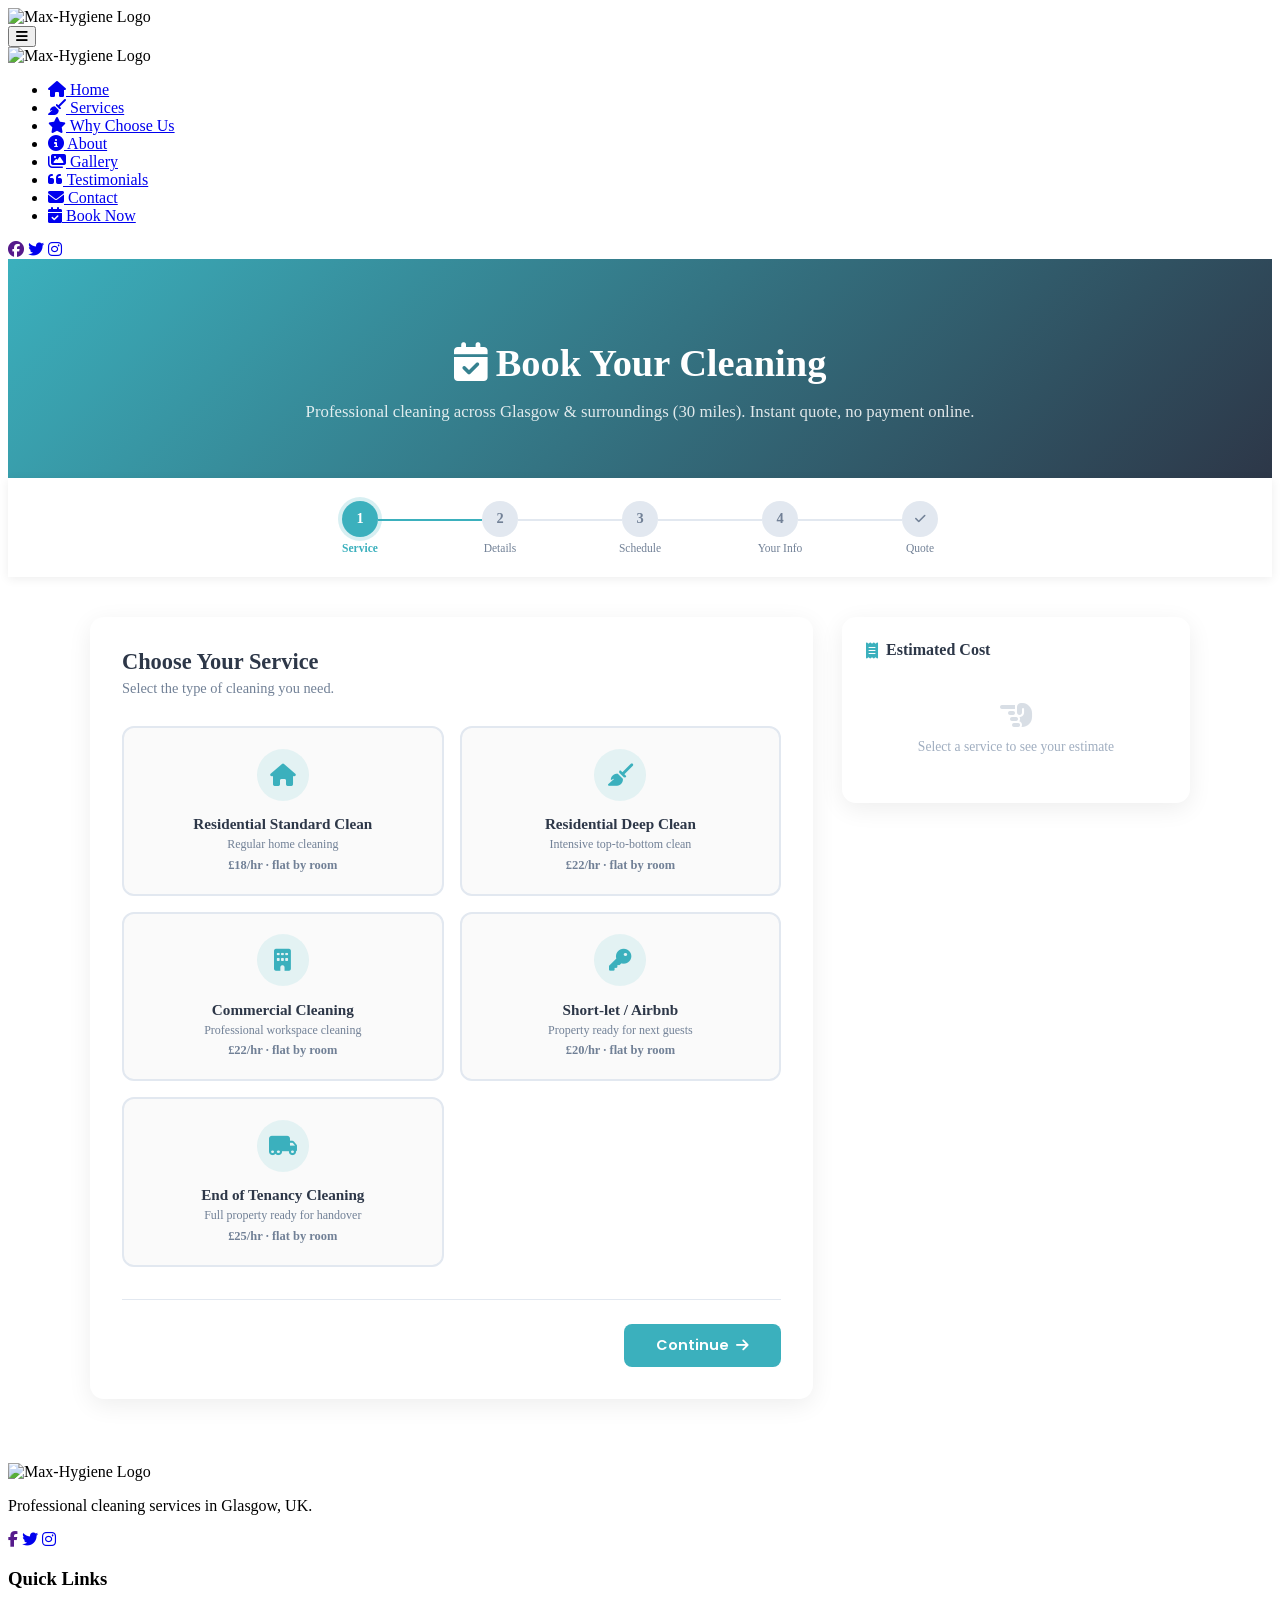
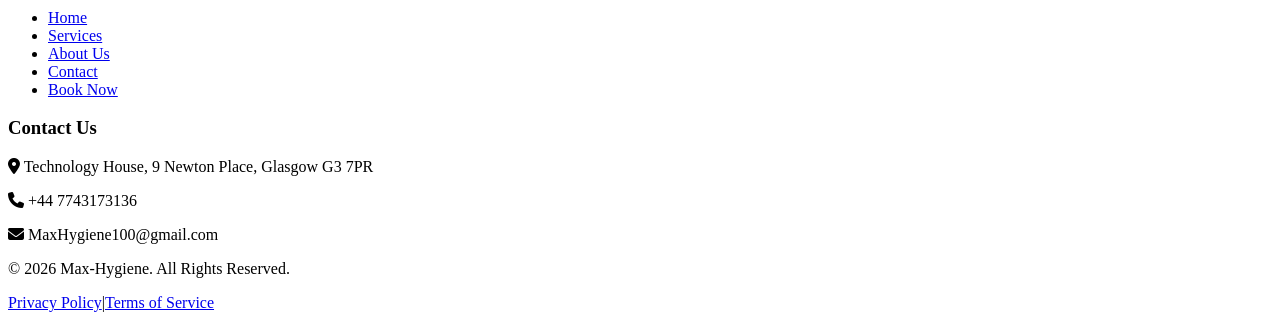
==== commit 4988e0e7: "fixes" ====
--- a/booking.html
+++ b/booking.html
@@ -556,25 +556,6 @@
                         <div class="pill" data-val="other">Other</div>
                     </div>
 
-                    <!-- Bedrooms -->
-                    <div class="form-section-title" id="bedroomSection">Number of Bedrooms</div>
-                    <div class="option-pills" id="bedroomPills">
-                        <div class="pill active" data-val="1">1 Bed</div>
-                        <div class="pill" data-val="2">2 Beds</div>
-                        <div class="pill" data-val="3">3 Beds</div>
-                        <div class="pill" data-val="4">4 Beds</div>
-                        <div class="pill" data-val="5">5+ Beds</div>
-                    </div>
-
-                    <!-- Bathrooms -->
-                    <div class="form-section-title">Number of Bathrooms</div>
-                    <div class="option-pills" id="bathroomPills">
-                        <div class="pill active" data-val="1">1</div>
-                        <div class="pill" data-val="2">2</div>
-                        <div class="pill" data-val="3">3</div>
-                        <div class="pill" data-val="4">4+</div>
-                    </div>
-
                     <!-- Pricing Type -->
                     <div class="form-section-title">Pricing Type</div>
                     <div class="pricing-toggle-wrap">
@@ -585,6 +566,14 @@
                             <i class="fas fa-clock"></i> Hourly Rate
                         </button>
                     </div>
+
+                    <!-- Flat: room & task selection -->
+                    <div id="flatItemsSection">
+                        <div class="form-section-title" style="margin-top:1rem;">Rooms &amp; Tasks <span style="font-weight:400;color:#718096;">(select what you need)</span></div>
+                        <div class="addon-grid" id="flatItemsGrid"></div>
+                    </div>
+
+                    <!-- Hourly: hour selector -->
                     <div id="hourlyControls" style="display:none;">
                         <p style="font-size:.82rem;color:#718096;margin:.2rem 0 .6rem;">Estimated cleaning hours:</p>
                         <div class="hours-input-row">
@@ -594,13 +583,12 @@
                             <span class="hours-label">hrs &nbsp;×&nbsp; <strong id="rateLabel">£20/hr</strong></span>
                         </div>
                     </div>
-                    <div id="flatInfo" style="font-size:.82rem;color:#718096;margin:.4rem 0;">
-                        Flat rates are fixed prices based on property size.
-                    </div>
-
-                    <!-- Add-ons -->
-                    <div class="form-section-title">Extra Services <span style="font-weight:400;color:#718096;">(optional)</span></div>
-                    <div class="addon-grid" id="addonGrid"></div>
+
+                    <!-- Add-ons (flat rate only) -->
+                    <div id="extrasSection">
+                        <div class="form-section-title">Extra Services <span style="font-weight:400;color:#718096;">(optional)</span></div>
+                        <div class="addon-grid" id="addonGrid"></div>
+                    </div>
 
                     <div class="step-actions">
                         <button class="btn-back" onclick="goToStep(1)"><i class="fas fa-arrow-left"></i> Back</button>
@@ -807,55 +795,34 @@
 
     // ── Pricing data ──
     const SERVICES = [
-        {
-            id: 'residential', name: 'Residential Cleaning', icon: 'fas fa-home',
-            flat: { '1': 75, '2': 90, '3': 120, '4': 150, '5': 180 },
-            hourlyRate: 20, hasFlatRate: true,
-            priceTag: 'From £75 flat / £20 p/hr',
-            desc: 'Regular home cleaning'
-        },
-        {
-            id: 'office', name: 'Office Cleaning', icon: 'fas fa-building',
-            flat: null, hourlyRate: 22, hasFlatRate: false,
-            priceTag: '£22 per hour',
-            desc: 'Professional workspace cleaning'
-        },
-        {
-            id: 'deep', name: 'Deep Cleaning', icon: 'fas fa-broom',
-            flat: { '1': 140, '2': 170, '3': 220, '4': 270, '5': 320 },
-            hourlyRate: 25, hasFlatRate: true,
-            priceTag: 'From £140 flat / £25 p/hr',
-            desc: 'Intensive top-to-bottom clean'
-        },
-        {
-            id: 'moveout', name: 'Move-In / Move-Out', icon: 'fas fa-truck-moving',
-            flat: { '1': 170, '2': 210, '3': 260, '4': 310, '5': 360 },
-            hourlyRate: 25, hasFlatRate: true,
-            priceTag: 'From £170 flat / £25 p/hr',
-            desc: 'Full property ready for handover'
-        },
-        {
-            id: 'postconstruction', name: 'Post-Construction', icon: 'fas fa-hammer',
-            flat: null, hourlyRate: 28, hasFlatRate: false,
-            priceTag: '£28 per hour',
-            desc: 'Dust, debris & final polish'
-        },
-        {
-            id: 'event', name: 'Event Cleanup', icon: 'fas fa-glass-cheers',
-            flat: null, hourlyRate: 22, hasFlatRate: false,
-            priceTag: '£22 per hour',
-            desc: 'Before & after event cleaning'
-        }
+        { id: 'residential-standard', name: 'Residential Standard Clean', icon: 'fas fa-home',         hourlyRate: 18, desc: 'Regular home cleaning' },
+        { id: 'residential-deep',     name: 'Residential Deep Clean',     icon: 'fas fa-broom',        hourlyRate: 22, desc: 'Intensive top-to-bottom clean' },
+        { id: 'commercial',           name: 'Commercial Cleaning',         icon: 'fas fa-building',     hourlyRate: 22, desc: 'Professional workspace cleaning' },
+        { id: 'shortlet',             name: 'Short-let / Airbnb',          icon: 'fas fa-key',          hourlyRate: 20, desc: 'Property ready for next guests' },
+        { id: 'endoftenancy',         name: 'End of Tenancy Cleaning',     icon: 'fas fa-truck-moving', hourlyRate: 25, desc: 'Full property ready for handover' }
     ];
 
+    // Flat-rate items: rooms + specific tasks (priced per item selected)
+    const FLAT_ITEMS = [
+        { id: 'bathroom',     name: 'Bathroom / Toilet',    price: 36, icon: 'fas fa-bath' },
+        { id: 'bedroom',      name: 'Bedroom',              price: 24, icon: 'fas fa-bed' },
+        { id: 'livingroom',   name: 'Living Room',          price: 36, icon: 'fas fa-couch' },
+        { id: 'kitchen',      name: 'Kitchen',              price: 30, icon: 'fas fa-utensils' },
+        { id: 'conservatory', name: 'Conservatory',         price: 24, icon: 'fas fa-sun' },
+        { id: 'hallway',      name: 'Hallway',              price: 15, icon: 'fas fa-door-open' },
+        { id: 'hood',         name: 'Steel Extractor Hood', price: 12, icon: 'fas fa-wind' },
+        { id: 'oven',         name: 'Oven Cleaning',        price: 36, icon: 'fas fa-fire' },
+        { id: 'windows',      name: 'Clean Inside Windows', price:  3, icon: 'fas fa-th' },
+        { id: 'cabinets',     name: 'Cleaning Cabinet',     price:  4, icon: 'fas fa-archive' },
+        { id: 'fridge',       name: 'Cleaning Fridge',      price: 12, icon: 'fas fa-snowflake' }
+    ];
+
     const ADDONS = [
-        { id: 'oven',    name: 'Inside Oven Clean',    price: 25, icon: 'fas fa-fire' },
-        { id: 'fridge',  name: 'Inside Fridge Clean',  price: 15, icon: 'fas fa-snowflake' },
-        { id: 'cabinets',name: 'Inside Cabinets',       price: 20, icon: 'fas fa-door-open' },
-        { id: 'laundry', name: 'Laundry (wash & dry)', price: 20, icon: 'fas fa-tshirt' },
-        { id: 'ironing', name: 'Ironing Service',       price: 25, icon: 'fas fa-wind' },
-        { id: 'windows', name: 'Interior Windows',      price: 30, icon: 'fas fa-th' },
-        { id: 'carpet',  name: 'Carpet Steam Clean',    price: 40, icon: 'fas fa-couch' }
+        { id: 'products',  name: 'Cleaning Products',        price:  5, icon: 'fas fa-flask' },
+        { id: 'pet',       name: 'Home with Pet',            price:  6, icon: 'fas fa-paw' },
+        { id: 'vacuum',    name: 'Provide Vacuum',           price:  5, icon: 'fas fa-broom' },
+        { id: 'bedchange', name: 'Bed Changing & Cleaning',  price:  6, icon: 'fas fa-bed' },
+        { id: 'ironing',   name: 'Ironing (per hr)',         price: 22, icon: 'fas fa-tshirt' }
     ];
 
     const FREQUENCIES = [
@@ -872,9 +839,8 @@
         step: 1,
         service: null,
         propertyType: 'house',
-        bedrooms: '1',
-        bathrooms: '1',
         pricingType: 'flat',
+        flatItems: [],
         hours: 3,
         addons: [],
         frequency: 'oneTime',
@@ -893,13 +859,12 @@
         state.calYear  = now.getFullYear();
         state.calMonth = now.getMonth();
         renderServiceGrid();
+        renderFlatItemsGrid();
         renderAddonGrid();
         renderFrequencyGrid();
         renderCalendar();
         document.getElementById('current-year').textContent = now.getFullYear();
         initPillListeners('propertyTypePills', 'propertyType');
-        initPillListeners('bedroomPills',      'bedrooms');
-        initPillListeners('bathroomPills',     'bathrooms');
     });
 
     // ── Render service cards ──
@@ -910,7 +875,7 @@
                 <div class="svc-icon"><i class="${s.icon}"></i></div>
                 <div class="svc-name">${s.name}</div>
                 <div class="svc-desc" style="font-size:.75rem;color:#718096;margin:.2rem 0 .35rem;">${s.desc}</div>
-                <div class="svc-price-tag${!s.hasFlatRate ? ' hourly' : ''}">${s.priceTag}</div>
+                <div class="svc-price-tag hourly">£${s.hourlyRate}/hr · flat by room</div>
             </div>
         `).join('');
     }
@@ -918,23 +883,32 @@
     function selectService(id) {
         state.service = id;
         renderServiceGrid();
-        const svc = SERVICES.find(s => s.id === id);
-        if (svc && !svc.hasFlatRate) {
-            state.pricingType = 'hourly';
-            document.getElementById('btnFlat').classList.remove('active');
-            document.getElementById('btnHourly').classList.add('active');
-            document.getElementById('hourlyControls').style.display = 'block';
-            document.getElementById('flatInfo').style.display = 'none';
-            document.getElementById('btnFlat').disabled = true;
-            document.getElementById('btnFlat').style.opacity = '.45';
-        } else {
-            document.getElementById('btnFlat').disabled = false;
-            document.getElementById('btnFlat').style.opacity = '1';
-        }
         updateRateLabel();
         calculatePrice();
         updatePricePanel();
         document.getElementById('hint1').classList.remove('show');
+    }
+
+    // ── Flat items (room/task selection for flat-rate mode) ──
+    function renderFlatItemsGrid() {
+        document.getElementById('flatItemsGrid').innerHTML = FLAT_ITEMS.map(item => `
+            <label class="addon-item${state.flatItems.includes(item.id) ? ' selected' : ''}" onclick="toggleFlatItem('${item.id}')">
+                <input type="checkbox" ${state.flatItems.includes(item.id) ? 'checked' : ''} onclick="event.stopPropagation()">
+                <div class="addon-info">
+                    <div class="addon-name"><i class="${item.icon}" style="margin-right:.3rem;color:#3bb0bd;"></i>${item.name}</div>
+                    <div class="addon-price">£${item.price}</div>
+                </div>
+            </label>
+        `).join('');
+    }
+
+    function toggleFlatItem(id) {
+        const idx = state.flatItems.indexOf(id);
+        if (idx > -1) state.flatItems.splice(idx, 1);
+        else state.flatItems.push(id);
+        renderFlatItemsGrid();
+        calculatePrice();
+        updatePricePanel();
     }
 
     // ── Render addons ──
@@ -979,13 +953,11 @@
 
     // ── Pricing type toggle ──
     function setPricingType(type) {
-        const svc = SERVICES.find(s => s.id === state.service);
-        if (svc && !svc.hasFlatRate && type === 'flat') return;
         state.pricingType = type;
         document.getElementById('btnFlat').classList.toggle('active', type === 'flat');
         document.getElementById('btnHourly').classList.toggle('active', type === 'hourly');
-        document.getElementById('hourlyControls').style.display = type === 'hourly' ? 'block' : 'none';
-        document.getElementById('flatInfo').style.display       = type === 'flat'   ? 'block' : 'none';
+        document.getElementById('hourlyControls').style.display    = type === 'hourly' ? 'block' : 'none';
+        document.getElementById('flatItemsSection').style.display  = type === 'flat'   ? 'block' : 'none';
         calculatePrice();
         updatePricePanel();
     }
@@ -1018,14 +990,15 @@
     // ── Price calculator ──
     function calculatePrice() {
         const svc = SERVICES.find(s => s.id === state.service);
-        if (!svc) { state.prices = { base: 0, addons: 0, discount: 0, total: 0, isQuote: false }; return; }
+        if (!svc) { state.prices = { base: 0, addons: 0, discount: 0, total: 0 }; return; }
 
         let base = 0;
-        const isQuote = false;
-
-        if (state.pricingType === 'flat' && svc.hasFlatRate) {
-            const key = parseInt(state.bedrooms) >= 5 ? '5' : state.bedrooms;
-            base = svc.flat[key] || svc.flat['1'];
+
+        if (state.pricingType === 'flat') {
+            base = state.flatItems.reduce((sum, id) => {
+                const item = FLAT_ITEMS.find(x => x.id === id);
+                return sum + (item ? item.price : 0);
+            }, 0);
         } else {
             base = svc.hourlyRate * state.hours;
         }
@@ -1039,7 +1012,7 @@
         const discount = freqObj ? base * freqObj.discount : 0;
 
         const total = (base - discount) + addonsTotal;
-        state.prices = { base, addons: addonsTotal, discount, total, isQuote };
+        state.prices = { base, addons: addonsTotal, discount, total };
     }
 
     // ── Price panel ──
@@ -1059,8 +1032,15 @@
         let html = '';
         html += `<div class="panel-row"><span class="label">${svc.name}</span><span class="value"></span></div>`;
 
-        if (state.pricingType === 'flat' && svc.hasFlatRate) {
-            html += `<div class="panel-row"><span class="label">Flat Rate (${state.bedrooms} bed)</span><span class="value">£${p.base.toFixed(2)}</span></div>`;
+        if (state.pricingType === 'flat') {
+            if (state.flatItems.length === 0) {
+                html += `<div class="panel-row"><span class="label" style="color:#718096;font-style:italic;">Select rooms &amp; tasks above</span><span class="value"></span></div>`;
+            } else {
+                state.flatItems.forEach(id => {
+                    const item = FLAT_ITEMS.find(x => x.id === id);
+                    if (item) html += `<div class="panel-row"><span class="label">${item.name}</span><span class="value">£${item.price.toFixed(2)}</span></div>`;
+                });
+            }
         } else {
             html += `<div class="panel-row"><span class="label">${state.hours} hrs × £${svc.hourlyRate}</span><span class="value">£${p.base.toFixed(2)}</span></div>`;
         }
@@ -1079,7 +1059,7 @@
         if (state.pricingType === 'hourly') {
             html += `<div class="panel-note"><i class="fas fa-info-circle" style="color:#3bb0bd;margin-right:.3rem;"></i>Hourly rate. Final amount billed after the clean based on actual hours worked.</div>`;
         } else {
-            html += `<div class="panel-note"><i class="fas fa-info-circle" style="color:#3bb0bd;margin-right:.3rem;"></i>Flat rate. Final price confirmed with you before the clean.</div>`;
+            html += `<div class="panel-note"><i class="fas fa-info-circle" style="color:#3bb0bd;margin-right:.3rem;"></i>Flat rate. Price based on selected rooms &amp; tasks.</div>`;
         }
 
         if (state.date) {
@@ -1277,8 +1257,9 @@
             special_notes:     state.contact.notes || 'None',
             booking_ref:       ref,
             property_type:     state.propertyType,
-            bedrooms:          state.bedrooms,
-            bathrooms:         state.bathrooms
+            rooms_selected:    state.pricingType === 'flat'
+                ? (state.flatItems.map(id => FLAT_ITEMS.find(x => x.id === id)?.name).filter(Boolean).join(', ') || 'None')
+                : 'N/A (hourly)'
         };
 
         const clientParams = {
@@ -1294,27 +1275,33 @@
         };
 
         let emailSent = true;
-        try {
-            const resp = await fetch('send-booking.php', {
-                method:  'POST',
-                headers: { 'Content-Type': 'application/json' },
-                body:    JSON.stringify({ adminData: adminParams, clientData: clientParams })
-            });
-            const result = await resp.json();
-            if (!result.success) {
+        const isLocal = location.protocol === 'file:';
+
+        if (!isLocal) {
+            try {
+                const resp = await fetch('send-booking.php', {
+                    method:  'POST',
+                    headers: { 'Content-Type': 'application/json' },
+                    body:    JSON.stringify({ adminData: adminParams, clientData: clientParams })
+                });
+                const result = await resp.json();
+                if (!result.success) {
+                    emailSent = false;
+                    console.warn('Mailer error:', result.error);
+                }
+            } catch (err) {
+                console.warn('Fetch error:', err);
                 emailSent = false;
-                console.warn('Mailer error:', result.error);
             }
-        } catch (err) {
-            console.warn('Fetch error:', err);
-            emailSent = false;
         }
 
         btn.classList.remove('loading');
         btn.disabled = false;
 
-        if (!emailSent) {
-            showToast('Could not send confirmation email. Your booking is noted — please call +44 7743173136 to confirm.', 'error');
+        if (isLocal) {
+            showToast('Demo mode — open via a PHP server for real emails.', 'info');
+        } else if (!emailSent) {
+            showToast('Could not send confirmation email. Please call +44 7743173136 to confirm.', 'error');
         }
 
         renderQuoteSummary(ref);
@@ -1354,18 +1341,22 @@
         document.getElementById('bookingRefDisplay').textContent = ref;
         document.getElementById('clientEmailDisplay').textContent = state.contact.email;
 
+        const flatItemsStr = state.pricingType === 'flat'
+            ? (state.flatItems.map(id => FLAT_ITEMS.find(x => x.id === id)?.name).filter(Boolean).join(', ') || '—')
+            : null;
+
         document.getElementById('quoteSummaryCard').innerHTML = `
             <div class="qs-title"><i class="fas fa-clipboard-list" style="color:#3bb0bd;margin-right:.5rem;"></i>Booking Summary</div>
             <div class="qs-row"><span class="ql">Service</span><span class="qv">${svc?.name}</span></div>
-            <div class="qs-row"><span class="ql">Property</span><span class="qv">${capitalise(state.propertyType)}, ${state.bedrooms} bed / ${state.bathrooms} bath</span></div>
-            <div class="qs-row"><span class="ql">Date & Time</span><span class="qv">${formatDisplayDate(state.date)} at ${formatTime(state.timeSlot)}</span></div>
+            <div class="qs-row"><span class="ql">Property</span><span class="qv">${capitalise(state.propertyType)}</span></div>
+            <div class="qs-row"><span class="ql">Date &amp; Time</span><span class="qv">${formatDisplayDate(state.date)} at ${formatTime(state.timeSlot)}</span></div>
             <div class="qs-row"><span class="ql">Frequency</span><span class="qv">${freq?.label}</span></div>
             <div class="qs-row"><span class="ql">Pricing Type</span><span class="qv">${state.pricingType === 'flat' ? 'Flat Rate' : 'Hourly Rate'}</span></div>
-            ${state.pricingType === 'hourly' ? `<div class="qs-row"><span class="ql">Est. Hours</span><span class="qv">${state.hours} hrs</span></div>` : ''}
+            ${state.pricingType === 'flat' ? `<div class="qs-row"><span class="ql">Rooms &amp; Tasks</span><span class="qv">${flatItemsStr}</span></div>` : `<div class="qs-row"><span class="ql">Est. Hours</span><span class="qv">${state.hours} hrs</span></div>`}
             <div class="qs-row"><span class="ql">Extras</span><span class="qv">${addonsStr}</span></div>
             <div class="qs-row"><span class="ql">Base Price</span><span class="qv">£${p.base.toFixed(2)}</span></div>
             ${p.discount > 0 ? `<div class="qs-row"><span class="ql">Frequency Discount</span><span class="qv" style="color:#00d97e;">−£${p.discount.toFixed(2)}</span></div>` : ''}
-            ${p.addons > 0 ? `<div class="qs-row"><span class="ql">Extras</span><span class="qv">+£${p.addons.toFixed(2)}</span></div>` : ''}
+            ${p.addons > 0 ? `<div class="qs-row"><span class="ql">Extras Total</span><span class="qv">+£${p.addons.toFixed(2)}</span></div>` : ''}
             <div class="qs-total-row">
                 <span>Estimated Total</span>
                 <span class="total-val">£${p.total.toFixed(2)}</span>
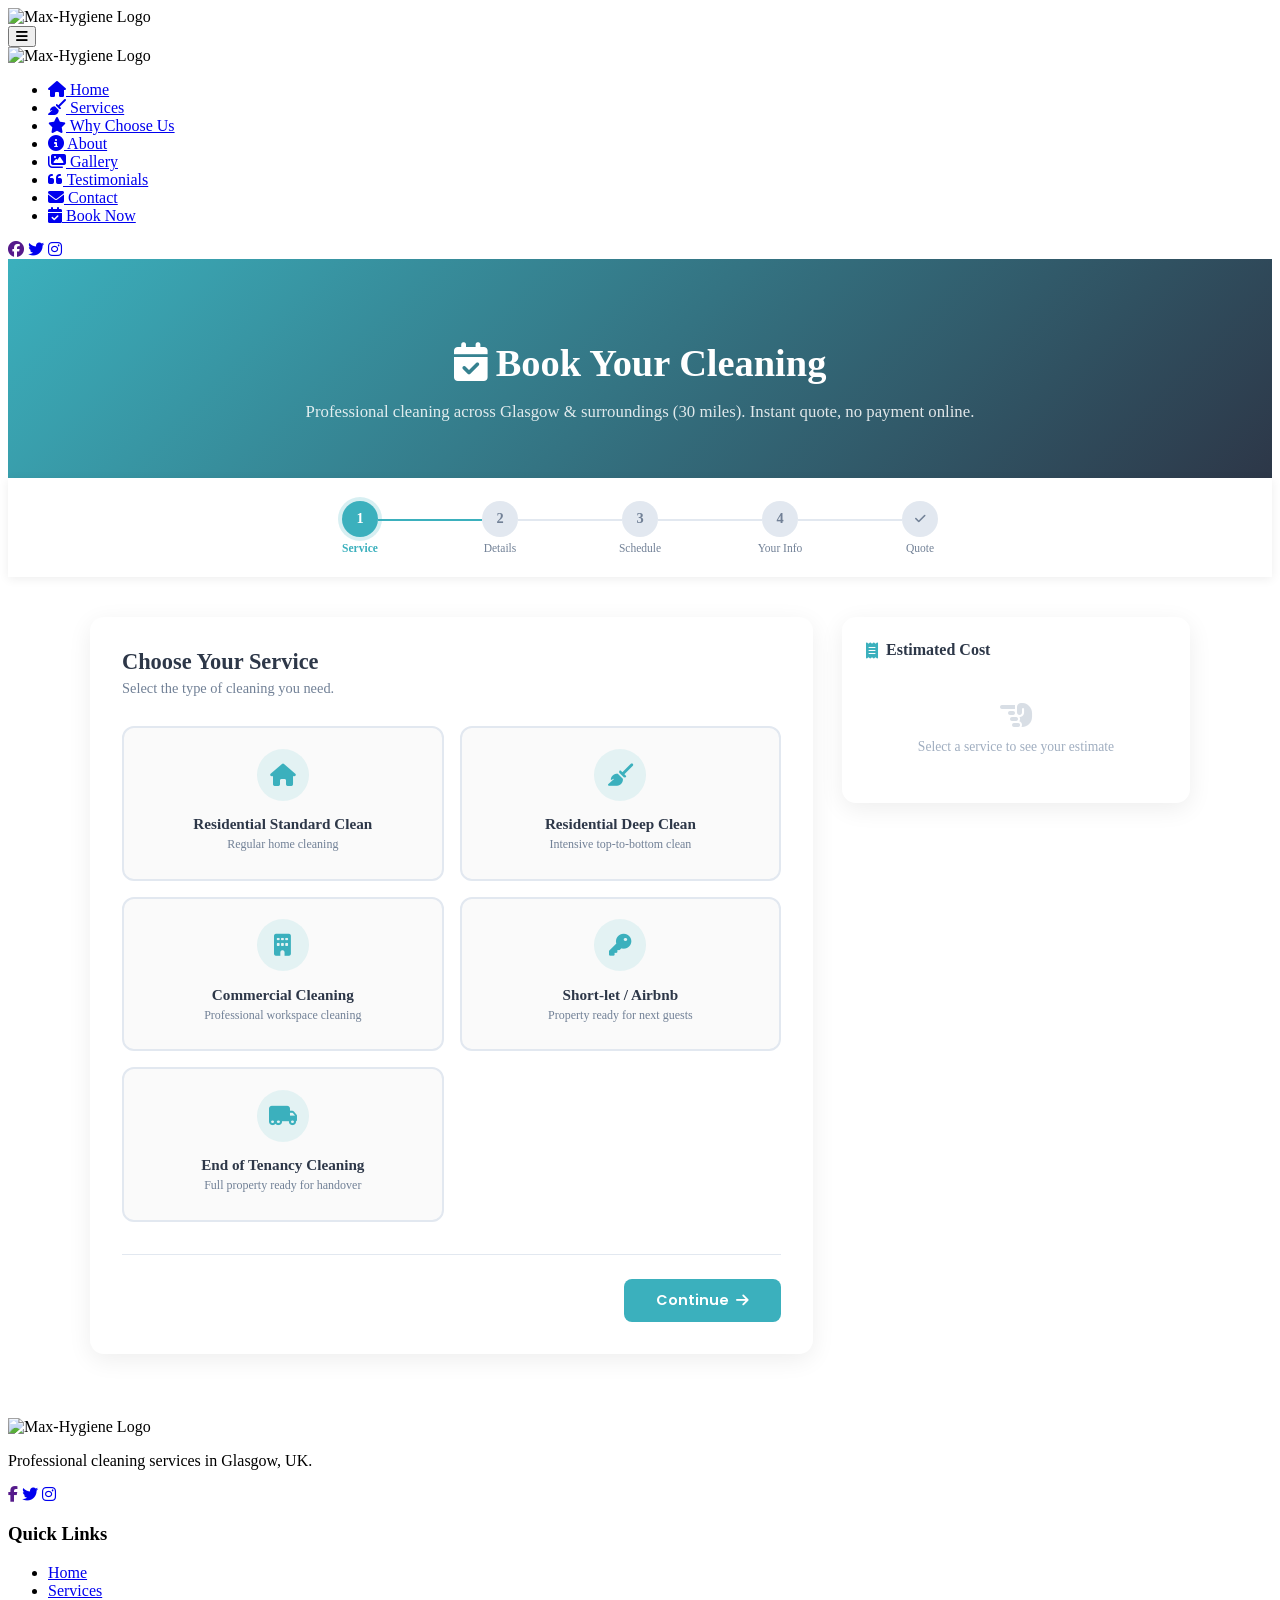
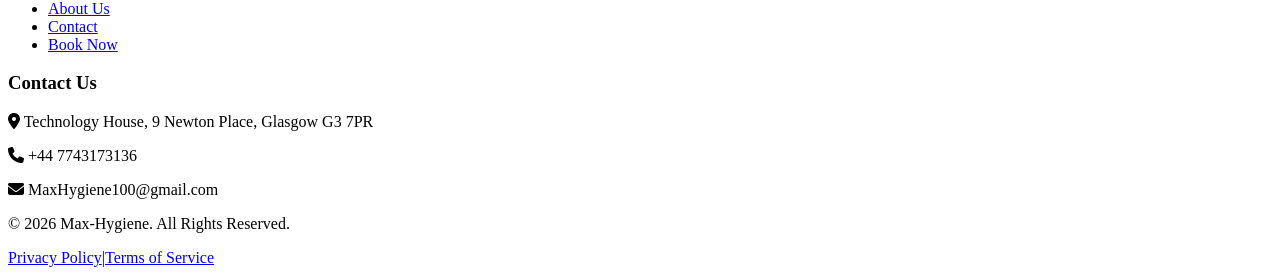
==== commit 62c73a0d: "Hide selectable price tags" ====
--- a/booking.html
+++ b/booking.html
@@ -163,6 +163,7 @@
         .svc-name { font-weight: 600; font-size: .95rem; color: #2d3748; margin-bottom: .25rem; }
         .svc-price-tag { font-size: .78rem; color: #3bb0bd; font-weight: 600; }
         .svc-price-tag.hourly { color: #718096; }
+        .price-data { display: none; }
 
         /* Form sections */
         .form-section-title {
@@ -473,14 +474,14 @@
             <img src="images/logo1.png" alt="Max-Hygiene Logo" class="logo-img">
         </div>
         <ul class="nav-links">
-            <li><a href="index.html#home"><i class="fas fa-home"></i> Home</a></li>
-            <li><a href="index.html#services"><i class="fas fa-broom"></i> Services</a></li>
-            <li><a href="index.html#why-choose-us"><i class="fas fa-star"></i> Why Choose Us</a></li>
-            <li><a href="index.html#about"><i class="fas fa-info-circle"></i> About</a></li>
-            <li><a href="index.html#gallery"><i class="fas fa-images"></i> Gallery</a></li>
-            <li><a href="index.html#testimonials"><i class="fas fa-quote-left"></i> Testimonials</a></li>
-            <li><a href="index.html#contact"><i class="fas fa-envelope"></i> Contact</a></li>
-            <li><a href="booking.html" class="active"><i class="fas fa-calendar-check"></i> Book Now</a></li>
+            <li><a href="/#home"><i class="fas fa-home"></i> Home</a></li>
+            <li><a href="/#services"><i class="fas fa-broom"></i> Services</a></li>
+            <li><a href="/#why-choose-us"><i class="fas fa-star"></i> Why Choose Us</a></li>
+            <li><a href="/#about"><i class="fas fa-info-circle"></i> About</a></li>
+            <li><a href="/#gallery"><i class="fas fa-images"></i> Gallery</a></li>
+            <li><a href="/#testimonials"><i class="fas fa-quote-left"></i> Testimonials</a></li>
+            <li><a href="/#contact"><i class="fas fa-envelope"></i> Contact</a></li>
+            <li><a href="/booking" class="active"><i class="fas fa-calendar-check"></i> Book Now</a></li>
         </ul>
         <div class="social-links">
             <a href=""><i class="fab fa-facebook"></i></a>
@@ -723,7 +724,7 @@
                             </span>
                         </div>
 
-                        <a href="index.html" class="btn-home">
+                        <a href="/" class="btn-home">
                             <i class="fas fa-home"></i> Back to Home
                         </a>
                     </div>
@@ -760,11 +761,11 @@
                 <div class="footer-section">
                     <h3>Quick Links</h3>
                     <ul class="footer-links">
-                        <li><a href="index.html#home">Home</a></li>
-                        <li><a href="index.html#services">Services</a></li>
-                        <li><a href="index.html#about">About Us</a></li>
-                        <li><a href="index.html#contact">Contact</a></li>
-                        <li><a href="booking.html">Book Now</a></li>
+                        <li><a href="/#home">Home</a></li>
+                        <li><a href="/#services">Services</a></li>
+                        <li><a href="/#about">About Us</a></li>
+                        <li><a href="/#contact">Contact</a></li>
+                        <li><a href="/booking">Book Now</a></li>
                     </ul>
                 </div>
                 <div class="footer-section">
@@ -875,7 +876,7 @@
                 <div class="svc-icon"><i class="${s.icon}"></i></div>
                 <div class="svc-name">${s.name}</div>
                 <div class="svc-desc" style="font-size:.75rem;color:#718096;margin:.2rem 0 .35rem;">${s.desc}</div>
-                <div class="svc-price-tag hourly">£${s.hourlyRate}/hr · flat by room</div>
+                <div class="svc-price-tag hourly price-data" data-rate="${s.hourlyRate}">£${s.hourlyRate}/hr</div>
             </div>
         `).join('');
     }
@@ -896,7 +897,7 @@
                 <input type="checkbox" ${state.flatItems.includes(item.id) ? 'checked' : ''} onclick="event.stopPropagation()">
                 <div class="addon-info">
                     <div class="addon-name"><i class="${item.icon}" style="margin-right:.3rem;color:#3bb0bd;"></i>${item.name}</div>
-                    <div class="addon-price">£${item.price}</div>
+                    <div class="addon-price price-data" data-price="${item.price}">£${item.price}</div>
                 </div>
             </label>
         `).join('');
@@ -918,7 +919,7 @@
                 <input type="checkbox" ${state.addons.includes(a.id) ? 'checked' : ''} onclick="event.stopPropagation()">
                 <div class="addon-info">
                     <div class="addon-name"><i class="${a.icon}" style="margin-right:.3rem;color:#3bb0bd;"></i>${a.name}</div>
-                    <div class="addon-price">+£${a.price}</div>
+                    <div class="addon-price price-data" data-price="${a.price}">+£${a.price}</div>
                 </div>
             </label>
         `).join('');
@@ -956,8 +957,13 @@
         state.pricingType = type;
         document.getElementById('btnFlat').classList.toggle('active', type === 'flat');
         document.getElementById('btnHourly').classList.toggle('active', type === 'hourly');
-        document.getElementById('hourlyControls').style.display    = type === 'hourly' ? 'block' : 'none';
-        document.getElementById('flatItemsSection').style.display  = type === 'flat'   ? 'block' : 'none';
+        document.getElementById('hourlyControls').style.display   = type === 'hourly' ? 'block' : 'none';
+        document.getElementById('flatItemsSection').style.display = type === 'flat'   ? 'block' : 'none';
+        document.getElementById('extrasSection').style.display    = type === 'flat'   ? 'block' : 'none';
+        if (type === 'hourly') {
+            state.addons = [];
+            renderAddonGrid();
+        }
         calculatePrice();
         updatePricePanel();
     }
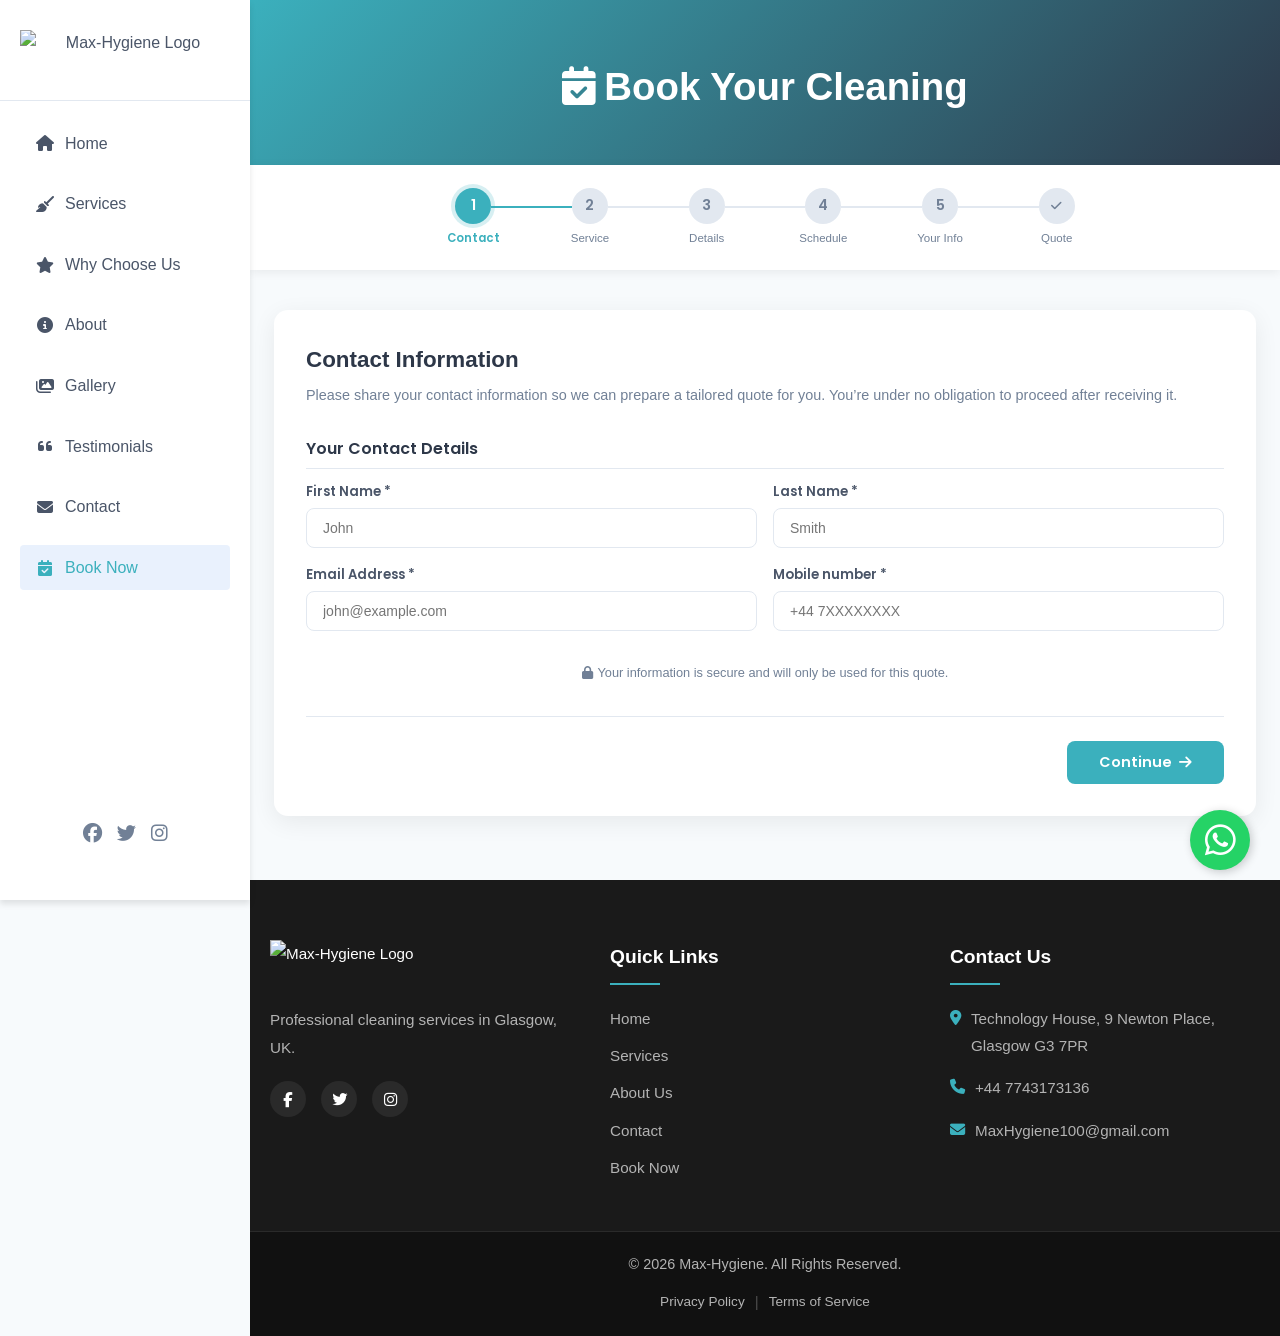
==== commit 12b8f1b6: "Add floating WhatsApp contact icon" ====
--- a/booking.html
+++ b/booking.html
@@ -58,6 +58,9 @@
         .progress-step.active:not(:last-child)::after {
             background: #3bb0bd;
         }
+        .progress-step.done, .progress-step.active {
+            cursor: pointer;
+        }
         .step-bubble {
             width: 36px; height: 36px;
             border-radius: 50%;
@@ -69,10 +72,15 @@
             z-index: 1;
         }
         .progress-step.active .step-bubble  { background: #3bb0bd; color: #fff; box-shadow: 0 0 0 4px rgba(59,176,189,.2); }
-        .progress-step.done   .step-bubble  { background: #00d97e; color: #fff; }
+        .progress-step.done   .step-bubble  { background: #3bb0bd; color: transparent; position: relative; }
+        .progress-step.done   .step-bubble::after {
+            content: "\f00c"; font-family: "Font Awesome 6 Free", "Font Awesome 5 Free"; font-weight: 900;
+            color: #fff; position: absolute;
+            top: 50%; left: 50%; transform: translate(-50%, -50%);
+        }
         .step-label { font-size: .72rem; color: #718096; margin-top: .35rem; font-weight: 500; white-space: nowrap; }
         .progress-step.active .step-label { color: #3bb0bd; font-weight: 600; }
-        .progress-step.done   .step-label { color: #00d97e; }
+        .progress-step.done   .step-label { color: #3bb0bd; }
 
         /* Layout */
         .booking-layout {
@@ -161,9 +169,11 @@
         .svc-card.selected .svc-icon,
         .svc-card:hover .svc-icon { background: #3bb0bd; color: #fff; }
         .svc-name { font-weight: 600; font-size: .95rem; color: #2d3748; margin-bottom: .25rem; }
-        .svc-price-tag { font-size: .78rem; color: #3bb0bd; font-weight: 600; }
+        .svc-price-tag { font-size: .78rem; color: #3bb0bd; font-weight: 600; display: none; }
         .svc-price-tag.hourly { color: #718096; }
         .price-data { display: none; }
+        .flat-item-price { display: none; }
+        .addon-price { display: none; }
 
         /* Form sections */
         .form-section-title {
@@ -192,19 +202,20 @@
 
         /* Pricing toggle */
         .pricing-toggle-wrap {
-            display: flex; align-items: center;
+            display: flex; align-items: stretch;
             background: #f7fafc;
+            border-radius: 12px;
+            padding: .4rem;
+            gap: .4rem;
+            width: 100%;
+            margin: .8rem 0 1.5rem;
+        }
+        .pricing-toggle-btn {
+            flex: 1;
+            padding: .8rem 1.5rem;
             border-radius: 10px;
-            padding: .3rem;
-            gap: .2rem;
-            width: fit-content;
-            margin: .8rem 0;
-        }
-        .pricing-toggle-btn {
-            padding: .5rem 1.3rem;
-            border-radius: 8px;
             border: none; cursor: pointer;
-            font-size: .875rem; font-weight: 500;
+            font-size: 1.05rem; font-weight: 600;
             color: #718096; background: transparent;
             transition: all .2s;
         }
@@ -240,6 +251,90 @@
         .addon-info { flex: 1; }
         .addon-name { font-size: .83rem; font-weight: 500; color: #2d3748; }
         .addon-price { font-size: .78rem; color: #3bb0bd; font-weight: 600; }
+
+        /* Flat-item (room/task) cards */
+        #flatItemsGrid { grid-template-columns: repeat(auto-fill, minmax(130px, 1fr)); }
+        .flat-item-card {
+            border: 2px solid #e2e8f0; border-radius: 12px;
+            padding: 1rem .75rem; cursor: pointer; background: #fff;
+            transition: all .25s; text-align: center; position: relative;
+        }
+        .flat-item-card:hover { border-color: #3bb0bd; background: #f0fbfc; transform: translateY(-2px); }
+        .flat-item-card.selected { border-color: #3bb0bd; background: #e8f7f8; box-shadow: 0 0 0 3px rgba(59,176,189,.12); }
+        .flat-item-icon {
+            width: 44px; height: 44px; background: rgba(59,176,189,.1);
+            border-radius: 10px; display: flex; align-items: center; justify-content: center;
+            font-size: 1.15rem; color: #3bb0bd; margin: 0 auto .65rem; transition: all .25s;
+        }
+        .flat-item-card.selected .flat-item-icon { background: #3bb0bd; color: #fff; }
+        .flat-item-name  { font-size: .8rem; font-weight: 600; color: #2d3748; margin-bottom: .2rem; line-height: 1.3; }
+        .flat-item-price { font-size: .72rem; color: #718096; }
+        .flat-item-qty-badge {
+            position: absolute; top: 6px; right: 6px;
+            background: #3bb0bd; color: #fff;
+            font-size: .68rem; font-weight: 700;
+            padding: .12rem .42rem; border-radius: 20px; line-height: 1.5;
+        }
+        .flat-item-add { position: absolute; top: 7px; right: 8px; color: #d0d9e2; font-size: .78rem; transition: color .2s; }
+        .flat-item-card:hover .flat-item-add { color: #3bb0bd; }
+
+        /* Qty selection modal */
+        .qty-modal-overlay {
+            position: fixed; inset: 0; background: rgba(0,0,0,.48);
+            z-index: 9000; display: flex; align-items: center; justify-content: center;
+            opacity: 0; pointer-events: none; transition: opacity .22s; padding: 20px;
+        }
+        .qty-modal-overlay.open { opacity: 1; pointer-events: all; }
+        .qty-modal {
+            background: #fff; border-radius: 18px; padding: 1.8rem 1.6rem;
+            max-width: 310px; width: 100%; text-align: center; position: relative;
+            transform: scale(.94) translateY(10px); transition: transform .22s;
+            box-shadow: 0 24px 64px rgba(0,0,0,.18);
+        }
+        .qty-modal-overlay.open .qty-modal { transform: scale(1) translateY(0); }
+        .qty-modal-close {
+            position: absolute; top: 12px; right: 14px;
+            background: none; border: none; font-size: 1.3rem;
+            color: #a0aec0; cursor: pointer; line-height: 1; transition: color .2s;
+        }
+        .qty-modal-close:hover { color: #2d3748; }
+        .qty-m-icon {
+            width: 56px; height: 56px; background: rgba(59,176,189,.12); border-radius: 50%;
+            display: flex; align-items: center; justify-content: center;
+            font-size: 1.35rem; color: #3bb0bd; margin: 0 auto .9rem;
+        }
+        .qty-m-title { font-size: 1.05rem; font-weight: 700; color: #2d3748; margin-bottom: .2rem; }
+        .qty-m-unit  { font-size: .8rem; color: #718096; margin-bottom: 1.1rem; }
+        .qty-stepper { display: flex; align-items: center; justify-content: center; gap: 1rem; margin-bottom: .55rem; }
+        .qty-btn {
+            width: 40px; height: 40px; border-radius: 50%; border: 2px solid #e2e8f0;
+            background: #fff; cursor: pointer; font-size: 1.15rem; font-weight: 600;
+            display: flex; align-items: center; justify-content: center;
+            color: #3bb0bd; transition: all .2s;
+        }
+        .qty-btn:hover { background: #3bb0bd; color: #fff; border-color: #3bb0bd; }
+        .qty-value   { font-size: 2.1rem; font-weight: 700; color: #2d3748; min-width: 46px; }
+        .qty-subtotal { font-size: .88rem; font-weight: 600; color: #3bb0bd; margin-bottom: 1.3rem; min-height: 1.2rem; display: none; }
+        .qty-btn-remove {
+            width: 100%; padding: .52rem; background: none; border: 1.5px solid #fc5c7d;
+            border-radius: 8px; color: #fc5c7d; cursor: pointer; font-size: .8rem; font-weight: 500;
+            transition: all .2s; font-family: 'Poppins', sans-serif; margin-bottom: .6rem;
+        }
+        .qty-btn-remove:hover { background: #fc5c7d; color: #fff; }
+        .qty-modal-actions { display: flex; gap: .55rem; }
+        .qty-btn-cancel {
+            flex: 1; padding: .62rem; border: 1.5px solid #e2e8f0; border-radius: 8px;
+            background: #fff; cursor: pointer; font-size: .875rem; color: #4a5568;
+            transition: all .2s; font-family: 'Poppins', sans-serif;
+        }
+        .qty-btn-cancel:hover { border-color: #3bb0bd; color: #3bb0bd; }
+        .qty-btn-confirm {
+            flex: 1; padding: .62rem; background: #3bb0bd; color: #fff;
+            border: none; border-radius: 8px; cursor: pointer;
+            font-size: .875rem; font-weight: 600;
+            transition: all .2s; font-family: 'Poppins', sans-serif;
+        }
+        .qty-btn-confirm:hover { background: #2a9ba7; }
 
         /* Frequency */
         .frequency-grid { display: grid; grid-template-columns: repeat(auto-fill, minmax(160px, 1fr)); gap: .75rem; }
@@ -495,26 +590,30 @@
         <!-- Hero -->
         <div class="booking-hero">
             <h1><i class="fas fa-calendar-check" style="margin-right:.5rem;"></i>Book Your Cleaning</h1>
-            <p>Professional cleaning across Glasgow &amp; surroundings (30 miles). Instant quote, no payment online.</p>
+            <!-- <p>Professional cleaning across Glasgow &amp; surroundings (30 miles). Instant quote, no payment online.</p> -->
         </div>
 
         <!-- Progress Bar -->
         <div class="booking-progress">
             <div class="progress-steps">
-                <div class="progress-step active" data-step="1">
+                <div class="progress-step active" data-step="0">
                     <div class="step-bubble">1</div>
+                    <span class="step-label">Contact</span>
+                </div>
+                <div class="progress-step" data-step="1">
+                    <div class="step-bubble">2</div>
                     <span class="step-label">Service</span>
                 </div>
                 <div class="progress-step" data-step="2">
-                    <div class="step-bubble">2</div>
+                    <div class="step-bubble">3</div>
                     <span class="step-label">Details</span>
                 </div>
                 <div class="progress-step" data-step="3">
-                    <div class="step-bubble">3</div>
+                    <div class="step-bubble">4</div>
                     <span class="step-label">Schedule</span>
                 </div>
                 <div class="progress-step" data-step="4">
-                    <div class="step-bubble">4</div>
+                    <div class="step-bubble">5</div>
                     <span class="step-label">Your Info</span>
                 </div>
                 <div class="progress-step" data-step="5">
@@ -529,14 +628,54 @@
             <!-- Steps -->
             <div class="booking-main">
 
+                <!-- ── STEP 0: Initial Contact Capture ── -->
+                <div class="step-card active" id="step-0">
+                    <div class="step-card-title">Contact Information</div>
+                    <div class="step-card-subtitle">Please share your contact information so we can prepare a tailored quote for you. You’re under no obligation to proceed after receiving it.</div>
+                    <form class="booking-form" id="initialContactForm" novalidate>
+                        <div class="form-section-title">Your Contact Details</div>
+                        <div class="form-grid-2">
+                            <div class="form-group">
+                                <label for="ic-firstName">First Name *</label>
+                                <input type="text" id="ic-firstName" placeholder="John" required>
+                                <div class="field-error" id="err-ic-firstName">Please enter your first name.</div>
+                            </div>
+                            <div class="form-group">
+                                <label for="ic-lastName">Last Name *</label>
+                                <input type="text" id="ic-lastName" placeholder="Smith" required>
+                                <div class="field-error" id="err-ic-lastName">Please enter your last name.</div>
+                            </div>
+                        </div>
+                        <div class="form-grid-2">
+                            <div class="form-group">
+                                <label for="ic-email">Email Address *</label>
+                                <input type="email" id="ic-email" placeholder="john@example.com" required>
+                                <div class="field-error" id="err-ic-email">Please enter a valid email address.</div>
+                            </div>
+                            <div class="form-group">
+                                <label for="ic-phone">Mobile number *</label>
+                                <input type="tel" id="ic-phone" placeholder="+44 7XXXXXXXX" required>
+                                <div class="field-error" id="err-ic-phone">Please enter a valid mobile number.</div>
+                            </div>
+                        </div>
+                    </form>
+                    <p style="font-size: .8rem; color: #718096; margin-top: 1rem; text-align: center;"><i class="fas fa-lock" style="margin-right: .3rem;"></i>Your information is secure and will only be used for this quote.</p>
+                    <div class="step-actions">
+                        <span></span>
+                        <button class="btn-continue" onclick="submitInitialContact()">
+                            Continue <i class="fas fa-arrow-right"></i>
+                        </button>
+                    </div>
+                </div>
+
                 <!-- ── STEP 1: Service ── -->
-                <div class="step-card active" id="step-1">
+                <div class="step-card" id="step-1">
                     <div class="step-card-title">Choose Your Service</div>
                     <div class="step-card-subtitle">Select the type of cleaning you need.</div>
                     <div class="service-select-grid" id="serviceGrid"></div>
                     <div class="step-validate-hint" id="hint1">Please select a service to continue.</div>
                     <div class="step-actions">
-                        <span></span>
+                        <button class="btn-back" onclick="goToStep(0)"><i class="fas fa-arrow-left"></i> Back</button>
                         <button class="btn-continue" onclick="goToStep(2)">
                             Continue <i class="fas fa-arrow-right"></i>
                         </button>
@@ -547,15 +686,6 @@
                 <div class="step-card" id="step-2">
                     <div class="step-card-title">Cleaning Details</div>
                     <div class="step-card-subtitle">Help us size up the job so your quote is accurate.</div>
-
-                    <!-- Property Type -->
-                    <div class="form-section-title">Property Type</div>
-                    <div class="option-pills" id="propertyTypePills">
-                        <div class="pill active" data-val="house">House</div>
-                        <div class="pill" data-val="apartment">Apartment / Flat</div>
-                        <div class="pill" data-val="office">Office / Commercial</div>
-                        <div class="pill" data-val="other">Other</div>
-                    </div>
 
                     <!-- Pricing Type -->
                     <div class="form-section-title">Pricing Type</div>
@@ -568,9 +698,18 @@
                         </button>
                     </div>
 
+                    <!-- Property Type -->
+                    <div class="form-section-title">Property Type</div>
+                    <div class="option-pills" id="propertyTypePills">
+                        <div class="pill active" data-val="house">House</div>
+                        <div class="pill" data-val="apartment">Apartment / Flat</div>
+                        <div class="pill" data-val="office">Office / Commercial</div>
+                        <div class="pill" data-val="other">Other</div>
+                    </div>
+
                     <!-- Flat: room & task selection -->
                     <div id="flatItemsSection">
-                        <div class="form-section-title" style="margin-top:1rem;">Rooms &amp; Tasks <span style="font-weight:400;color:#718096;">(select what you need)</span></div>
+                        <!-- <div class="form-section-title" style="margin-top:1rem;">Rooms &amp; Tasks <span style="font-weight:400;color:#718096;">(select what you need)</span></div> -->
                         <div class="addon-grid" id="flatItemsGrid"></div>
                     </div>
 
@@ -717,12 +856,12 @@
 
                         <div class="quote-summary-card" id="quoteSummaryCard"></div>
 
-                        <div class="confirm-note">
+                        <!-- <div class="confirm-note">
                             <i class="fas fa-info-circle"></i>
                             <span>
                                 <strong>No payment required today.</strong> If you chose a flat rate, we'll finalise the price with you directly. Hourly jobs are billed after the clean based on actual time.
                             </span>
-                        </div>
+                        </div> -->
 
                         <a href="/" class="btn-home">
                             <i class="fas fa-home"></i> Back to Home
@@ -733,7 +872,7 @@
             </div>
 
             <!-- Price Panel -->
-            <aside class="booking-panel" id="pricePanel">
+            <aside class="booking-panel hidden" id="pricePanel">
                 <div class="panel-title"><i class="fas fa-receipt"></i> Estimated Cost</div>
                 <div id="pricePanelContent">
                     <div class="panel-placeholder">
@@ -788,6 +927,27 @@
         </footer>
     </main>
 
+    <!-- Qty Modal -->
+    <div class="qty-modal-overlay" id="qtyModalOverlay" onclick="handleOverlayClick(event)">
+        <div class="qty-modal">
+            <button class="qty-modal-close" onclick="closeQtyModal()">&#215;</button>
+            <div class="qty-m-icon"   id="qtyMIcon"></div>
+            <div class="qty-m-title"  id="qtyMTitle"></div>
+            <div class="qty-m-unit"   id="qtyMUnit"></div>
+            <div class="qty-stepper">
+                <button class="qty-btn" onclick="changeQty(-1)">&#8722;</button>
+                <div class="qty-value" id="qtyValue">1</div>
+                <button class="qty-btn" onclick="changeQty(1)">&#43;</button>
+            </div>
+            <div class="qty-subtotal" id="qtySubtotal"></div>
+            <button class="qty-btn-remove" id="qtyBtnRemove" onclick="removeQtyItem()">&#128465; Remove from booking</button>
+            <div class="qty-modal-actions">
+                <button class="qty-btn-cancel"  onclick="closeQtyModal()">Cancel</button>
+                <button class="qty-btn-confirm" onclick="confirmQty()">Add to Booking</button>
+            </div>
+        </div>
+    </div>
+
     <!-- Toast -->
     <div class="toast" id="toast"></div>
 
@@ -828,20 +988,20 @@
 
     const FREQUENCIES = [
         { id: 'oneTime',   label: 'One-Time',       discount: 0,    badge: null,       desc: 'Single visit' },
-        { id: 'weekly',    label: 'Weekly',          discount: 0.15, badge: 'Save 15%', desc: 'Every week' },
-        { id: 'biweekly',  label: 'Every 2 Weeks',   discount: 0.10, badge: 'Save 10%', desc: 'Fortnightly' },
-        { id: 'monthly',   label: 'Monthly',         discount: 0.05, badge: 'Save 5%',  desc: 'Once a month' }
+        { id: 'weekly',    label: 'Weekly',          discount: 0.09, badge: 'Save 9%',  desc: 'Every week' },
+        { id: 'biweekly',  label: 'Every 2 Weeks',   discount: 0.06, badge: 'Save 6%',  desc: 'Fortnightly' },
+        { id: 'monthly',   label: 'Monthly',         discount: 0.03, badge: 'Save 3%',  desc: 'Once a month' }
     ];
 
     const TIME_SLOTS_ALL = ['08:00', '09:00', '10:00', '11:00', '13:00', '14:00', '15:00', '16:00'];
 
     // ── Booking state ──
     const state = {
-        step: 1,
+        step: 0,
         service: null,
         propertyType: 'house',
         pricingType: 'flat',
-        flatItems: [],
+        flatItems: {},   // { id: quantity }
         hours: 3,
         addons: [],
         frequency: 'oneTime',
@@ -866,6 +1026,16 @@
         renderCalendar();
         document.getElementById('current-year').textContent = now.getFullYear();
         initPillListeners('propertyTypePills', 'propertyType');
+
+        // Make progress steps clickable
+        document.querySelectorAll('.progress-step').forEach(el => {
+            el.addEventListener('click', () => {
+                const step = parseInt(el.dataset.step);
+                if (el.classList.contains('done') || el.classList.contains('active')) {
+                    goToStep(step);
+                }
+            });
+        });
     });
 
     // ── Render service cards ──
@@ -890,26 +1060,81 @@
         document.getElementById('hint1').classList.remove('show');
     }
 
-    // ── Flat items (room/task selection for flat-rate mode) ──
+    // ── Flat items (room/task selection with qty modal) ──
     function renderFlatItemsGrid() {
-        document.getElementById('flatItemsGrid').innerHTML = FLAT_ITEMS.map(item => `
-            <label class="addon-item${state.flatItems.includes(item.id) ? ' selected' : ''}" onclick="toggleFlatItem('${item.id}')">
-                <input type="checkbox" ${state.flatItems.includes(item.id) ? 'checked' : ''} onclick="event.stopPropagation()">
-                <div class="addon-info">
-                    <div class="addon-name"><i class="${item.icon}" style="margin-right:.3rem;color:#3bb0bd;"></i>${item.name}</div>
-                    <div class="addon-price price-data" data-price="${item.price}">£${item.price}</div>
-                </div>
-            </label>
-        `).join('');
-    }
-
-    function toggleFlatItem(id) {
-        const idx = state.flatItems.indexOf(id);
-        if (idx > -1) state.flatItems.splice(idx, 1);
-        else state.flatItems.push(id);
+        document.getElementById('flatItemsGrid').innerHTML = FLAT_ITEMS.map(item => {
+            const qty = state.flatItems[item.id] || 0;
+            const sel = qty > 0;
+            return `
+            <div class="flat-item-card${sel ? ' selected' : ''}" onclick="openQtyModal('${item.id}')">
+                <div class="flat-item-icon"><i class="${item.icon}"></i></div>
+                <div class="flat-item-name">${item.name}</div>
+                <div class="flat-item-price">£${item.price} each</div>
+                ${sel
+                    ? `<div class="flat-item-qty-badge">&times;${qty}</div>`
+                    : `<div class="flat-item-add"><i class="fas fa-plus-circle"></i></div>`
+                }
+            </div>`;
+        }).join('');
+    }
+
+    // ── Qty modal ──
+    let _qtyId  = null;
+    let _qtyVal = 1;
+
+    function openQtyModal(id) {
+        const item = FLAT_ITEMS.find(x => x.id === id);
+        if (!item) return;
+        _qtyId  = id;
+        _qtyVal = state.flatItems[id] || 1;
+
+        document.getElementById('qtyMIcon').innerHTML    = `<i class="${item.icon}"></i>`;
+        document.getElementById('qtyMTitle').textContent = item.name;
+        document.getElementById('qtyMUnit').textContent  = `£${item.price} per item`;
+        document.getElementById('qtyBtnRemove').style.display = state.flatItems[id] ? 'block' : 'none';
+        _refreshQtyDisplay(item);
+
+        document.getElementById('qtyModalOverlay').classList.add('open');
+        document.body.style.overflow = 'hidden';
+    }
+
+    function closeQtyModal() {
+        document.getElementById('qtyModalOverlay').classList.remove('open');
+        document.body.style.overflow = '';
+        _qtyId = null;
+    }
+
+    function handleOverlayClick(e) {
+        if (e.target === document.getElementById('qtyModalOverlay')) closeQtyModal();
+    }
+
+    function changeQty(delta) {
+        _qtyVal = Math.max(1, Math.min(20, _qtyVal + delta));
+        _refreshQtyDisplay(FLAT_ITEMS.find(x => x.id === _qtyId));
+    }
+
+    function _refreshQtyDisplay(item) {
+        if (!item) return;
+        document.getElementById('qtyValue').textContent    = _qtyVal;
+        document.getElementById('qtySubtotal').textContent = `${_qtyVal} × £${item.price} = £${(_qtyVal * item.price).toFixed(2)}`;
+    }
+
+    function confirmQty() {
+        if (!_qtyId) return;
+        state.flatItems[_qtyId] = _qtyVal;
         renderFlatItemsGrid();
         calculatePrice();
         updatePricePanel();
+        closeQtyModal();
+    }
+
+    function removeQtyItem() {
+        if (!_qtyId) return;
+        delete state.flatItems[_qtyId];
+        renderFlatItemsGrid();
+        calculatePrice();
+        updatePricePanel();
+        closeQtyModal();
     }
 
     // ── Render addons ──
@@ -961,6 +1186,8 @@
         document.getElementById('flatItemsSection').style.display = type === 'flat'   ? 'block' : 'none';
         document.getElementById('extrasSection').style.display    = type === 'flat'   ? 'block' : 'none';
         if (type === 'hourly') {
+            state.flatItems = {};
+            renderFlatItemsGrid();
             state.addons = [];
             renderAddonGrid();
         }
@@ -1001,9 +1228,9 @@
         let base = 0;
 
         if (state.pricingType === 'flat') {
-            base = state.flatItems.reduce((sum, id) => {
+            base = Object.entries(state.flatItems).reduce((sum, [id, qty]) => {
                 const item = FLAT_ITEMS.find(x => x.id === id);
-                return sum + (item ? item.price : 0);
+                return sum + (item ? item.price * qty : 0);
             }, 0);
         } else {
             base = svc.hourlyRate * state.hours;
@@ -1039,12 +1266,13 @@
         html += `<div class="panel-row"><span class="label">${svc.name}</span><span class="value"></span></div>`;
 
         if (state.pricingType === 'flat') {
-            if (state.flatItems.length === 0) {
+            const entries = Object.entries(state.flatItems);
+            if (entries.length === 0) {
                 html += `<div class="panel-row"><span class="label" style="color:#718096;font-style:italic;">Select rooms &amp; tasks above</span><span class="value"></span></div>`;
             } else {
-                state.flatItems.forEach(id => {
+                entries.forEach(([id, qty]) => {
                     const item = FLAT_ITEMS.find(x => x.id === id);
-                    if (item) html += `<div class="panel-row"><span class="label">${item.name}</span><span class="value">£${item.price.toFixed(2)}</span></div>`;
+                    if (item) html += `<div class="panel-row"><span class="label">${item.name} &times;${qty}</span><span class="value">£${(item.price * qty).toFixed(2)}</span></div>`;
                 });
             }
         } else {
@@ -1189,10 +1417,57 @@
         });
 
         state.step = target;
-        const showPanel = target < 5;
+        const showPanel = target >= 1 && target < 5;
         document.getElementById('pricePanel').classList.toggle('hidden', !showPanel);
+
+        // Pre-fill Step 4 fields from early-capture contact data
+        if (target === 4 && state.contact.firstName) {
+            ['firstName', 'lastName', 'email', 'phone'].forEach(key => {
+                const el = document.getElementById(key);
+                if (el && !el.value) el.value = state.contact[key] || '';
+            });
+        }
+
         updatePricePanel();
         window.scrollTo({ top: 0, behavior: 'smooth' });
+    }
+
+    // ── Initial contact capture (Step 0) ──
+    function submitInitialContact() {
+        const fields = [
+            { id: 'ic-firstName', key: 'firstName', test: v => v.length >= 2 },
+            { id: 'ic-lastName',  key: 'lastName',  test: v => v.length >= 2 },
+            { id: 'ic-email',     key: 'email',     test: v => /^[^\s@]+@[^\s@]+\.[^\s@]+$/.test(v) },
+            { id: 'ic-phone',     key: 'phone',     test: v => v.replace(/\D/g, '').length >= 7 }
+        ];
+        let valid = true;
+        fields.forEach(({ id, key, test }) => {
+            const el  = document.getElementById(id);
+            const err = document.getElementById(`err-${id}`);
+            const ok  = test(el.value.trim());
+            el.classList.toggle('error', !ok);
+            if (err) err.style.display = ok ? 'none' : 'block';
+            if (!ok) valid = false;
+            else state.contact[key] = el.value.trim();
+        });
+        if (!valid) return;
+
+        // Fire-and-forget lead notification — don't block the customer
+        if (location.protocol !== 'file:') {
+            fetch('send-booking.php', {
+                method:  'POST',
+                headers: { 'Content-Type': 'application/json' },
+                body:    JSON.stringify({
+                    leadData: {
+                        name:  `${state.contact.firstName} ${state.contact.lastName}`,
+                        email: state.contact.email,
+                        phone: state.contact.phone
+                    }
+                })
+            }).catch(() => {}); // silently ignore failures
+        }
+
+        goToStep(1);
     }
 
     function validateStep(step) {
@@ -1264,7 +1539,10 @@
             booking_ref:       ref,
             property_type:     state.propertyType,
             rooms_selected:    state.pricingType === 'flat'
-                ? (state.flatItems.map(id => FLAT_ITEMS.find(x => x.id === id)?.name).filter(Boolean).join(', ') || 'None')
+                ? (Object.entries(state.flatItems).map(([id, qty]) => {
+                    const x = FLAT_ITEMS.find(i => i.id === id);
+                    return x ? `${x.name} ×${qty} (£${(x.price * qty).toFixed(2)})` : '';
+                  }).filter(Boolean).join(', ') || 'None')
                 : 'N/A (hourly)'
         };
 
@@ -1347,9 +1625,12 @@
         document.getElementById('bookingRefDisplay').textContent = ref;
         document.getElementById('clientEmailDisplay').textContent = state.contact.email;
 
-        const flatItemsStr = state.pricingType === 'flat'
-            ? (state.flatItems.map(id => FLAT_ITEMS.find(x => x.id === id)?.name).filter(Boolean).join(', ') || '—')
-            : null;
+        const flatItemsRows = state.pricingType === 'flat'
+            ? Object.entries(state.flatItems).map(([id, qty]) => {
+                const x = FLAT_ITEMS.find(i => i.id === id);
+                return x ? `<div class="qs-row"><span class="ql">${x.name}</span><span class="qv">&times;${qty} &mdash; £${(x.price * qty).toFixed(2)}</span></div>` : '';
+              }).filter(Boolean).join('')
+            : `<div class="qs-row"><span class="ql">Est. Hours</span><span class="qv">${state.hours} hrs</span></div>`;
 
         document.getElementById('quoteSummaryCard').innerHTML = `
             <div class="qs-title"><i class="fas fa-clipboard-list" style="color:#3bb0bd;margin-right:.5rem;"></i>Booking Summary</div>
@@ -1357,10 +1638,10 @@
             <div class="qs-row"><span class="ql">Property</span><span class="qv">${capitalise(state.propertyType)}</span></div>
             <div class="qs-row"><span class="ql">Date &amp; Time</span><span class="qv">${formatDisplayDate(state.date)} at ${formatTime(state.timeSlot)}</span></div>
             <div class="qs-row"><span class="ql">Frequency</span><span class="qv">${freq?.label}</span></div>
-            <div class="qs-row"><span class="ql">Pricing Type</span><span class="qv">${state.pricingType === 'flat' ? 'Flat Rate' : 'Hourly Rate'}</span></div>
-            ${state.pricingType === 'flat' ? `<div class="qs-row"><span class="ql">Rooms &amp; Tasks</span><span class="qv">${flatItemsStr}</span></div>` : `<div class="qs-row"><span class="ql">Est. Hours</span><span class="qv">${state.hours} hrs</span></div>`}
-            <div class="qs-row"><span class="ql">Extras</span><span class="qv">${addonsStr}</span></div>
-            <div class="qs-row"><span class="ql">Base Price</span><span class="qv">£${p.base.toFixed(2)}</span></div>
+            <div class="qs-row"><span class="ql">Pricing</span><span class="qv">${state.pricingType === 'flat' ? 'Flat Rate' : 'Hourly Rate'}</span></div>
+            ${flatItemsRows}
+            ${addonsStr !== '—' ? `<div class="qs-row"><span class="ql">Extras</span><span class="qv">${addonsStr}</span></div>` : ''}
+            <div class="qs-row"><span class="ql">Subtotal</span><span class="qv">£${p.base.toFixed(2)}</span></div>
             ${p.discount > 0 ? `<div class="qs-row"><span class="ql">Frequency Discount</span><span class="qv" style="color:#00d97e;">−£${p.discount.toFixed(2)}</span></div>` : ''}
             ${p.addons > 0 ? `<div class="qs-row"><span class="ql">Extras Total</span><span class="qv">+£${p.addons.toFixed(2)}</span></div>` : ''}
             <div class="qs-total-row">
@@ -1427,5 +1708,10 @@
         }
     })();
     </script>
+
+    <!-- Floating WhatsApp Button -->
+    <a href="https://wa.me/447743173136" class="floating-whatsapp" target="_blank" rel="noopener noreferrer">
+        <i class="fab fa-whatsapp"></i>
+    </a>
 </body>
 </html>
--- a/css/style.css
+++ b/css/style.css
@@ -0,0 +1,1423 @@
+/* Base Styles & Variables */
+:root {
+    --primary-color: #3bb0bd;
+    --secondary-color: #00d97e;
+    --dark-color: #2d3748;
+    --text-color: #4a5568;
+    --text-light: #718096;
+    --light-bg: #f7fafc;
+    --white: #ffffff;
+    --box-shadow: 0 4px 6px rgba(0, 0, 0, 0.1);
+    --transition: all 0.3s ease;
+}
+
+* {
+    margin: 0;
+    padding: 0;
+    box-sizing: border-box;
+}
+
+html {
+    scroll-behavior: smooth;
+}
+
+body {
+    font-family: 'Poppins', sans-serif;
+    color: var(--text-color);
+    line-height: 1.6;
+    background-color: var(--light-bg);
+    overflow-x: hidden;
+}
+
+a {
+    text-decoration: none;
+    color: inherit;
+}
+
+ul {
+    list-style: none;
+}
+
+.btn {
+    display: inline-block;
+    padding: 12px 24px;
+    border: none;
+    border-radius: 4px;
+    cursor: pointer;
+    font-weight: 500;
+    transition: var(--transition);
+}
+
+.btn-primary {
+    background-color: var(--primary-color);
+    color: white;
+}
+
+.btn-primary:hover {
+    background-color: #1a68d1;
+    transform: translateY(-2px);
+}
+
+.section {
+    padding: 80px 20px;
+    max-width: 1200px;
+    margin: 0 auto;
+}
+
+.section-title {
+    text-align: center;
+    font-size: 2.5rem;
+    margin-bottom: 50px;
+    color: var(--dark-color);
+    position: relative;
+}
+
+.section-title::after {
+    content: '';
+    display: block;
+    width: 80px;
+    height: 4px;
+    background: var(--primary-color);
+    margin: 15px auto 0;
+}
+
+/* Sidebar Styles */
+.sidebar {
+    position: fixed;
+    top: 0;
+    left: 0;
+    width: 250px;
+    height: 100%;
+    background-color: var(--white);
+    box-shadow: var(--box-shadow);
+    padding: 30px 0;
+    display: flex;
+    flex-direction: column;
+    z-index: 1000;
+    transition: var(--transition);
+}
+
+.logo {
+    text-align: center;
+    padding: 0 20px 20px;
+    border-bottom: 1px solid #e2e8f0;
+    margin-bottom: 20px;
+}
+
+.logo img {
+    max-width: 220px;
+    height: auto;
+    display: block;
+    margin: 0 auto 1.5rem;
+}
+
+.logo h2 {
+    font-size: 1.8rem;
+    margin-bottom: 0;
+    color: var(--dark-color);
+}
+
+.logo span {
+    color: var(--primary-color);
+}
+
+.nav-links {
+    flex: 1;
+    padding: 0 20px;
+}
+
+.nav-links li {
+    margin-bottom: 15px;
+}
+
+.nav-links a {
+    display: flex;
+    align-items: center;
+    padding: 10px 15px;
+    border-radius: 4px;
+    transition: var(--transition);
+}
+
+.nav-links a i {
+    margin-right: 10px;
+    width: 20px;
+    text-align: center;
+}
+
+.nav-links a:hover,
+.nav-links a.active {
+    background-color: rgba(44, 123, 229, 0.1);
+    color: var(--primary-color);
+}
+
+.social-links {
+    display: flex;
+    justify-content: center;
+    padding: 20px;
+    gap: 15px;
+}
+
+.social-links a {
+    color: var(--text-light);
+    font-size: 1.2rem;
+    transition: var(--transition);
+}
+
+.social-links a:hover {
+    color: var(--primary-color);
+    transform: translateY(-3px);
+}
+
+/* Hide sidebar logo on mobile */
+@media (max-width: 991px) {
+    .sidebar .logo {
+        display: none;
+    }
+    
+    .sidebar {
+        padding-top: 30px; /* Adjust padding since logo is hidden */
+    }
+}
+
+/* Mobile Header */
+.mobile-header {
+    display: none;
+    position: fixed;
+    top: 0;
+    left: 0;
+    width: 100%;
+    background-color: var(--white);
+    box-shadow: 0 2px 10px rgba(0, 0, 0, 0.1);
+    z-index: 1001;
+    padding: 10px 0;
+}
+
+.mobile-header-container {
+    display: flex;
+    justify-content: space-between;
+    align-items: center;
+    max-width: 1200px;
+    margin: 0 auto;
+    padding: 0 20px;
+}
+
+.mobile-logo img {
+    height: 60px;
+    width: auto;
+}
+
+.mobile-menu-toggle {
+    background: none;
+    border: none;
+    font-size: 1.5rem;
+    color: var(--dark-color);
+    cursor: pointer;
+    padding: 5px;
+    display: flex;
+    align-items: center;
+    justify-content: center;
+}
+
+/* Mobile Menu Button */
+.menu-btn {
+    position: fixed;
+    top: 20px;
+    right: 20px;
+    font-size: 1.5rem;
+    cursor: pointer;
+    z-index: 1001;
+    display: none;
+}
+
+/* Main Content */
+.main-content {
+    margin-left: 250px;
+    min-height: 100vh;
+    transition: var(--transition);
+}
+
+/* Hero Section */
+.hero {
+    height: 100vh;
+    background: linear-gradient(rgba(0, 0, 0, 0.6), rgba(0, 0, 0, 0.6)), url(../images/background.jpg) no-repeat center center/cover;
+    display: flex;
+    align-items: center;
+    color: white;
+    padding: 0 5%;
+    text-align: left;
+}
+
+.hero-content {
+    max-width: 600px;
+}
+
+.hero h1 {
+    font-size: 3rem;
+    margin-bottom: 20px;
+    line-height: 1.2;
+}
+
+.hero p {
+    font-size: 1.2rem;
+    margin-bottom: 30px;
+}
+
+/* Services Section */
+.services-grid {
+    display: grid;
+    grid-template-columns: repeat(auto-fit, minmax(300px, 1fr));
+    gap: 30px;
+    margin-top: 40px;
+}
+
+.service-card {
+    background: var(--white);
+    padding: 30px;
+    border-radius: 8px;
+    text-align: center;
+    box-shadow: var(--box-shadow);
+    transition: var(--transition);
+}
+
+.service-card:hover {
+    transform: translateY(-10px);
+}
+
+.service-card i {
+    font-size: 2.5rem;
+    color: var(--primary-color);
+    margin-bottom: 20px;
+}
+
+.service-card h3 {
+    margin-bottom: 15px;
+    color: var(--dark-color);
+}
+
+/* Contact Section */
+.contact-container {
+    display: grid;
+    grid-template-columns: 1fr 1fr;
+    gap: 40px;
+    margin-top: 40px;
+}
+
+.contact-form {
+    background: var(--white);
+    padding: 30px;
+    border-radius: 8px;
+    box-shadow: var(--box-shadow);
+}
+
+.form-group {
+    margin-bottom: 20px;
+}
+
+.form-group input,
+.form-group select,
+.form-group textarea {
+    width: 100%;
+    padding: 12px 15px;
+    border: 1px solid #e2e8f0;
+    border-radius: 4px;
+    font-family: 'Poppins', sans-serif;
+    transition: var(--transition);
+}
+
+.form-group textarea {
+    resize: vertical;
+    min-height: 120px;
+}
+
+.form-group input:focus,
+.form-group select:focus,
+.form-group textarea:focus {
+    outline: none;
+    border-color: var(--primary-color);
+    box-shadow: 0 0 0 3px rgba(44, 123, 229, 0.2);
+}
+
+.contact-info {
+    display: flex;
+    flex-direction: column;
+    gap: 20px;
+}
+
+.info-item {
+    display: flex;
+    align-items: flex-start;
+    gap: 15px;
+}
+
+.info-item i {
+    color: var(--primary-color);
+    font-size: 1.2rem;
+    margin-top: 5px;
+}
+
+/* Contact Links Styling */
+.info-item a.contact-link {
+    color: var(--dark-color);
+    text-decoration: none;
+    transition: all 0.3s ease;
+    display: inline-block;
+    position: relative;
+    padding-bottom: 2px;
+}
+
+.info-item a.contact-link:hover {
+    color: var(--primary-color);
+}
+
+.info-item a.contact-link::after {
+    content: '';
+    position: absolute;
+    width: 0;
+    height: 1px;
+    bottom: 0;
+    left: 0;
+    background-color: var(--primary-color);
+    transition: width 0.3s ease;
+}
+
+.info-item a.contact-link:hover::after {
+    width: 100%;
+}
+
+/* About Section - New Design */
+#about {
+    padding: 5rem 0;
+    position: relative;
+    overflow: hidden;
+    background: linear-gradient(135deg, #f8fafc 0%, #f1f5f9 100%);
+}
+
+.about-container {
+    max-width: 1200px;
+    margin: 0 auto;
+    padding: 0 1.5rem;
+    display: flex;
+    flex-direction: column;
+    gap: 3rem;
+}
+
+.about-top-row {
+    display: flex;
+    gap: 3rem;
+    align-items: flex-start;
+}
+
+.about-content {
+    flex: 1;
+    padding-right: 2rem;
+}
+
+.about-image {
+    flex: 1;
+    position: relative;
+    border-radius: 12px;
+    overflow: hidden;
+    box-shadow: 0 20px 40px rgba(0, 0, 0, 0.1);
+    min-height: 400px;
+}
+
+.about-image img {
+    width: 100%;
+    height: 100%;
+    object-fit: cover;
+    display: block;
+    transition: transform 0.5s ease;
+}
+
+.about-image:hover img {
+    transform: scale(1.03);
+}
+
+.about-content .section-title {
+    color: var(--dark-color);
+    margin: 0 auto 2rem;
+    position: relative;
+    display: block;
+    text-align: center;
+    width: fit-content;
+}
+
+.about-content .section-title::after {
+    content: '';
+    position: absolute;
+    bottom: -10px;
+    left: 50%;
+    transform: translateX(-50%);
+    width: 60px;
+    height: 3px;
+    background: var(--primary-color);
+    border-radius: 3px;
+}
+
+.about-content p {
+    color: var(--text-color);
+    line-height: 1.8;
+    font-size: 1.1rem;
+    margin-bottom: 0;
+}
+
+.about-grid {
+    display: grid;
+    grid-template-columns: repeat(4, 1fr);
+    gap: 1.5rem;
+    margin-top: 0;
+}
+
+.about-card {
+    background: white;
+    border-radius: 12px;
+    padding: 2.5rem 2rem;
+    text-align: center;
+    box-shadow: 0 10px 30px rgba(0, 0, 0, 0.05);
+    transition: all 0.3s ease;
+    border: 1px solid rgba(0, 0, 0, 0.03);
+}
+
+.about-card:hover {
+    transform: translateY(-8px);
+    box-shadow: 0 15px 40px rgba(0, 0, 0, 0.1);
+}
+
+.about-card i {
+    font-size: 2.5rem;
+    color: var(--white);
+    background: var(--primary-color);
+    width: 70px;
+    height: 70px;
+    border-radius: 50%;
+    display: flex;
+    align-items: center;
+    justify-content: center;
+    margin: 0 auto 1.5rem;
+    transition: var(--transition);
+    box-shadow: 0 5px 15px rgba(59, 176, 189, 0.3);
+}
+
+.about-card:hover i {
+    transform: translateY(-5px) rotate(5deg);
+    background: var(--dark-color);
+    box-shadow: 0 10px 20px rgba(0, 0, 0, 0.2);
+}
+
+.feature:hover i {
+    background: var(--primary-color);
+    color: #fff;
+    transform: scale(1.1);
+}
+
+.feature h3 {
+    font-size: 1.3rem;
+    margin-bottom: 1rem;
+    color: #2c3e50;
+    font-weight: 600;
+}
+
+.feature p {
+    color: #666;
+    line-height: 1.7;
+    margin-bottom: 0;
+    font-size: 0.95rem;
+}
+
+.about-image {
+    grid-column: 2;
+    border-radius: 12px;
+    overflow: hidden;
+    box-shadow: 0 15px 30px rgba(0, 0, 0, 0.1);
+    height: 100%;
+    position: relative;
+    min-height: 400px;
+}
+
+.about-image img {
+    width: 100%;
+    height: 100%;
+    object-fit: cover;
+    display: block;
+    transition: transform 0.5s ease;
+}
+
+.about-image:hover img {
+    transform: scale(1.05);
+}
+
+/* Services Section */
+#services {
+    padding: 6rem 0;
+    position: relative;
+    max-width: 1200px;
+    margin: 0 auto;
+}
+
+#services .section-title {
+    text-align: center;
+    margin-bottom: 1rem;
+    font-size: 2.5rem;
+    color: var(--dark-color);
+}
+
+#services .subtitle {
+    text-align: center;
+    color: var(--text-light);
+    margin-bottom: 4rem;
+    font-size: 1.1rem;
+    max-width: 700px;
+    margin-left: auto;
+    margin-right: auto;
+    line-height: 1.7;
+}
+
+.services-grid {
+    display: grid;
+    grid-template-columns: repeat(auto-fit, minmax(320px, 1fr));
+    gap: 2.5rem;
+    margin: 2rem auto 0;
+    padding: 0 20px;
+    position: relative;
+    max-width: 1200px;
+    border-radius: 12px;
+    padding: 2rem;
+}
+
+.feature-card {
+    background: #fff;
+    border-radius: 12px;
+    box-shadow: 0 8px 24px rgba(0, 0, 0, 0.05);
+    transition: all 0.3s ease-in-out;
+    padding: 2.5rem 2rem;
+    border: 1px solid rgba(0, 0, 0, 0.05);
+    display: flex;
+    flex-direction: column;
+    height: 100%;
+    position: relative;
+    overflow: hidden;
+    text-align: center;
+}
+
+.feature-card:hover {
+    transform: translateY(-8px);
+    box-shadow: 0 15px 40px rgba(0, 0, 0, 0.1);
+    border-color: var(--primary-color);
+}
+
+.feature-icon {
+    display: inline-flex;
+    align-items: center;
+    justify-content: center;
+    width: 70px;
+    height: 70px;
+    background: rgba(33, 150, 243, 0.1);
+    border-radius: 50%;
+    font-size: 1.8rem;
+    color: var(--primary-color);
+    margin: 0 auto 1.5rem;
+    transition: all 0.3s ease;
+}
+
+.feature-card:hover .feature-icon {
+    background: var(--primary-color);
+    color: #fff;
+    transform: scale(1.1);
+}
+
+.feature-card h3 {
+    font-size: 1.4rem;
+    color: var(--dark-color);
+    margin-bottom: 1rem;
+    text-align: center;
+    position: relative;
+    padding-bottom: 0.8rem;
+    font-weight: 600;
+}
+
+.service-card h3::after {
+    content: '';
+    position: absolute;
+    bottom: 0;
+    left: 50%;
+    transform: translateX(-50%);
+    width: 40px;
+    height: 2px;
+    background: var(--primary-color);
+    transition: all 0.3s ease;
+}
+
+.service-card p {
+    color: var(--text-color);
+    text-align: center;
+    margin-bottom: 1.5rem;
+    line-height: 1.7;
+    font-size: 1rem;
+    padding: 0 1rem;
+}
+
+.service-features {
+    list-style: none;
+    padding: 0;
+    margin: 1.5rem 0 1.5rem 0;
+    flex-grow: 1;
+}
+
+.service-features {
+    text-align: left;
+    padding: 0 1rem;
+}
+
+.service-features li {
+    position: relative;
+    padding-left: 1.8rem;
+    margin-bottom: 0.8rem;
+    color: var(--text-color);
+    font-size: 0.95rem;
+    line-height: 1.6;
+    text-align: left;
+}
+
+.service-features li::before {
+    content: '✓';
+    position: absolute;
+    left: 0;
+    color: var(--primary-color);
+    font-weight: bold;
+}
+
+.service-card .btn {
+    align-self: center;
+    margin-top: auto;
+    width: 100%;
+    max-width: 200px;
+    text-align: center;
+    padding: 0.8rem 1.5rem;
+    font-weight: 500;
+    border-radius: 6px;
+    transition: all 0.3s ease;
+    background: var(--primary-color);
+    color: white;
+    border: none;
+}
+
+.service-card .btn:hover {
+    background: var(--secondary-color);
+    transform: translateY(-2px);
+    box-shadow: 0 4px 12px rgba(0, 0, 0, 0.1);
+}
+
+@media (max-width: 1024px) {
+    .services-grid {
+        grid-template-columns: repeat(2, 1fr);
+    }
+}
+
+@media (max-width: 768px) {
+    #services {
+        padding: 4rem 0;
+    }
+    
+    .services-grid {
+        grid-template-columns: 1fr;
+        max-width: 500px;
+        margin: 0 auto;
+        padding: 0 1.5rem;
+        gap: 1.5rem;
+    }
+    
+    .service-card {
+        padding: 2rem 1.5rem;
+    }
+    
+    .service-icon {
+        width: 50px;
+        height: 50px;
+        font-size: 1.3rem;
+        margin-bottom: 1.2rem;
+    }
+    
+    .service-card h3 {
+        font-size: 1.3rem;
+    }
+}
+
+/* Why Choose Us Section */
+#why-choose-us {
+    padding: 6rem 0;
+}
+
+#why-choose-us .section-title {
+    text-align: center;
+    margin-bottom: 1rem;
+}
+
+#why-choose-us .subtitle {
+    text-align: center;
+    color: var(--text-light);
+    margin-bottom: 3rem;
+    font-size: 1.1rem;
+}
+
+.features-grid {
+    display: grid;
+    grid-template-columns: repeat(auto-fit, minmax(300px, 1fr));
+    gap: 2rem;
+    margin: 2rem auto 0;
+    max-width: 1200px;
+    padding: 0 1.5rem;
+}
+
+.feature-card {
+    background: #fff;
+    border-radius: 10px;
+    box-shadow: 0 5px 20px rgba(0, 0, 0, 0.05);
+    padding: 2.5rem 2rem;
+    transition: all 0.3s ease;
+    border: 1px solid #f0f0f0;
+    display: flex;
+    flex-direction: column;
+    height: 100%;
+    align-items: center;
+    text-align: center;
+}
+
+.feature-card:hover {
+    transform: translateY(-5px);
+    box-shadow: 0 15px 30px rgba(0, 0, 0, 0.1);
+    border-color: var(--primary-color);
+}
+
+.feature-icon {
+    width: 60px;
+    height: 60px;
+    background: rgba(44, 123, 229, 0.1);
+    border-radius: 50%;
+    display: flex;
+    align-items: center;
+    justify-content: center;
+    margin-bottom: 1.5rem;
+    font-size: 1.5rem;
+    color: var(--primary-color);
+    transition: all 0.3s ease;
+}
+
+.feature-card:hover .feature-icon {
+    background: var(--primary-color);
+    color: white;
+    transform: scale(1.1);
+}
+
+.feature-card h3 {
+    font-size: 1.3rem;
+    color: var(--dark-color);
+    margin-bottom: 1rem;
+    line-height: 1.4;
+}
+
+.feature-card p {
+    color: var(--text-color);
+    line-height: 1.7;
+    margin-bottom: 0;
+}
+
+@media (max-width: 768px) {
+    .features-grid {
+        grid-template-columns: 1fr;
+        max-width: 100%;
+        padding: 0 1.5rem;
+    }
+    
+    .feature-card {
+        padding: 2rem 1.5rem;
+        max-width: 100%;
+    }
+}
+
+/* Pricing Section */
+#pricing {
+    background-color: #f8f9fa;
+    padding: 5rem 0;
+}
+
+#pricing .container {
+    max-width: 1200px;
+    margin: 0 auto;
+    padding: 0 20px;
+}
+
+#pricing .section-title {
+    text-align: center;
+    margin-bottom: 1.5rem;
+}
+
+#pricing .subtitle {
+    text-align: center;
+    color: var(--text-light);
+    margin-bottom: 3rem;
+    font-size: 1.1rem;
+}
+
+.pricing-grid {
+    display: grid;
+    grid-template-columns: repeat(auto-fit, minmax(300px, 1fr));
+    gap: 2rem;
+    margin-top: 2rem;
+}
+
+.pricing-card {
+    background: white;
+    border-radius: 10px;
+    overflow: hidden;
+    box-shadow: 0 5px 15px rgba(0, 0, 0, 0.05);
+    transition: all 0.3s ease;
+    position: relative;
+    border: 1px solid #eee;
+    padding: 2.5rem 2rem;
+    text-align: center;
+}
+
+.pricing-card:hover {
+    transform: translateY(-10px);
+    box-shadow: 0 15px 30px rgba(0, 0, 0, 0.1);
+}
+
+.pricing-card.featured {
+    border: 2px solid var(--primary-color);
+    position: relative;
+    overflow: hidden;
+}
+
+.pricing-card.featured::before {
+    content: 'Most Popular';
+    position: absolute;
+    top: 20px;
+    right: -30px;
+    background: var(--primary-color);
+    color: white;
+    padding: 5px 30px;
+    font-size: 0.8rem;
+    transform: rotate(45deg);
+    transform-origin: center;
+    width: 150px;
+    text-align: center;
+}
+
+.pricing-card h3 {
+    font-size: 1.5rem;
+    color: var(--dark-color);
+    margin-bottom: 1.5rem;
+    font-weight: 600;
+}
+
+.price {
+    font-size: 2.5rem;
+    font-weight: 700;
+    color: var(--primary-color);
+    margin-bottom: 1.5rem;
+    display: flex;
+    align-items: flex-start;
+    justify-content: center;
+    line-height: 1;
+}
+
+.price-period {
+    font-size: 1rem;
+    font-weight: 400;
+    color: var(--text-light);
+    margin-left: 5px;
+    align-self: flex-end;
+    line-height: 1.4;
+}
+
+.pricing-features {
+    list-style: none;
+    padding: 0;
+    margin: 0 0 2rem 0;
+    text-align: left;
+}
+
+.pricing-features li {
+    padding: 0.6rem 0;
+    color: var(--text-color);
+    position: relative;
+    padding-left: 1.8rem;
+}
+
+.pricing-features li::before {
+    content: '✓';
+    color: var(--primary-color);
+    font-weight: bold;
+    position: absolute;
+    left: 0;
+}
+
+.pricing-card .btn {
+    width: 100%;
+    padding: 0.8rem;
+    font-size: 1rem;
+    font-weight: 500;
+    border-radius: 6px;
+    transition: all 0.3s ease;
+}
+
+.pricing-card .btn-primary {
+    background: var(--primary-color);
+    color: white;
+    border: 2px solid var(--primary-color);
+}
+
+.pricing-card .btn-primary:hover {
+    background: transparent;
+    color: var(--primary-color);
+}
+
+@media (max-width: 768px) {
+    .pricing-grid {
+        grid-template-columns: 1fr;
+        max-width: 400px;
+        margin-left: auto;
+        margin-right: auto;
+    }
+    
+    .pricing-card {
+        padding: 2rem 1.5rem;
+    }
+}
+
+/* Testimonials Section */
+#testimonials {
+    background-color: #f8f9fa;
+}
+
+.testimonials-container {
+    display: grid;
+    grid-template-columns: repeat(auto-fit, minmax(300px, 1fr));
+    gap: 30px;
+    margin-top: 40px;
+}
+
+.testimonial {
+    background: white;
+    padding: 30px;
+    border-radius: 8px;
+    box-shadow: 0 4px 6px rgba(0, 0, 0, 0.05);
+}
+
+.testimonial-content {
+    position: relative;
+    padding: 20px;
+    background: #f8f9fa;
+    border-radius: 8px;
+    margin-bottom: 20px;
+    font-style: italic;
+}
+
+.testimonial-content:before {
+    content: '\201C';
+    font-size: 4rem;
+    color: var(--primary-color);
+    opacity: 0.2;
+    position: absolute;
+    top: -10px;
+    left: 10px;
+    line-height: 1;
+}
+
+.testimonial-author {
+    display: flex;
+    align-items: center;
+}
+
+.testimonial-author img {
+    width: 60px;
+    height: 60px;
+    border-radius: 50%;
+    object-fit: cover;
+    margin-right: 15px;
+}
+
+.testimonial-author h4 {
+    margin: 0 0 5px;
+    color: var(--dark-color);
+}
+
+.testimonial-author span {
+    color: var(--text-light);
+    font-size: 0.9rem;
+}
+
+/* Gallery Section */
+.gallery-grid {
+    display: grid;
+    grid-template-columns: repeat(auto-fill, minmax(250px, 1fr));
+    gap: 20px;
+    margin-top: 40px;
+}
+
+.gallery-item {
+    position: relative;
+    height: 250px;
+    border-radius: 8px;
+    overflow: hidden;
+    background-size: cover;
+    background-position: center;
+    cursor: pointer;
+    transition: transform 0.3s ease;
+}
+
+.gallery-item:hover {
+    transform: translateY(-5px);
+}
+
+.gallery-overlay {
+    position: absolute;
+    top: 0;
+    left: 0;
+    right: 0;
+    bottom: 0;
+    background: rgba(0, 0, 0, 0.5);
+    display: flex;
+    align-items: center;
+    justify-content: center;
+    opacity: 0;
+    transition: opacity 0.3s ease;
+}
+
+.gallery-item:hover .gallery-overlay {
+    opacity: 1;
+}
+
+.gallery-overlay i {
+    color: white;
+    font-size: 2rem;
+}
+
+/* Responsive Design */
+@media (max-width: 992px) {
+    .sidebar {
+        transform: translateX(-100%);
+    }
+
+    .sidebar.active {
+        transform: translateX(0);
+    }
+
+    .main-content {
+        margin-left: 0;
+    }
+
+    .menu-btn {
+        display: block;
+    }
+
+    .contact-container {
+        grid-template-columns: 1fr;
+    }
+    
+    .about-top-row {
+        flex-direction: column;
+        gap: 2rem;
+    }
+    
+    .about-content {
+        padding-right: 0;
+    }
+    
+    .about-image {
+        min-height: 300px;
+        width: 100%;
+    }
+    
+    .about-grid {
+        grid-template-columns: repeat(2, 1fr);
+    }
+}
+
+@media (max-width: 991px) {
+    .mobile-header {
+        display: block;
+    }
+    
+    
+    .sidebar {
+        padding-top: 100px;
+    }
+    
+    .menu-btn {
+        display: none;
+    }
+    
+    .main-content {
+        margin-top: 60px;
+    }
+}
+
+@media (max-width: 768px) {
+    .hero h1 {
+        font-size: 2.2rem;
+    }
+    
+    .section {
+        padding: 60px 20px;
+    }
+    
+    .gallery-grid {
+        grid-template-columns: repeat(auto-fill, minmax(200px, 1fr));
+    }
+    
+    .gallery-item {
+        height: 200px;
+    }
+    
+    #about {
+        padding: 3rem 0;
+    }
+    
+    .about-grid {
+        grid-template-columns: 1fr;
+        gap: 1.5rem;
+    }
+    
+    .about-card {
+        padding: 1.5rem;
+    }
+}
+
+/* Animations */
+@keyframes fadeIn {
+    from { opacity: 0; transform: translateY(20px); }
+    to { opacity: 1; transform: translateY(0); }
+}
+
+.section {
+    animation: fadeIn 0.6s ease-out forwards;
+}
+
+/* Footer Styles */
+.footer {
+    background-color: #1a1a1a;
+    color: #ffffff;
+    padding: 60px 0 0;
+    font-size: 0.95rem;
+    line-height: 1.8;
+}
+
+.footer-container {
+    max-width: 1200px;
+    margin: 0 auto;
+    padding: 0 20px;
+    display: grid;
+    grid-template-columns: repeat(auto-fit, minmax(250px, 1fr));
+    gap: 30px;
+    margin-bottom: 40px;
+}
+
+.footer-section h3 {
+    color: #ffffff;
+    font-size: 1.2rem;
+    margin-bottom: 20px;
+    position: relative;
+    padding-bottom: 10px;
+}
+
+.footer-section h3::after {
+    content: '';
+    position: absolute;
+    left: 0;
+    bottom: 0;
+    width: 50px;
+    height: 2px;
+    background-color: var(--primary-color);
+}
+
+.footer-logo img {
+    max-width: 240px;
+    margin-bottom: 1.5rem;
+}
+
+.footer-logo p {
+    margin: 15px 0;
+    color: #b3b3b3;
+}
+
+.footer-social {
+    display: flex;
+    gap: 15px;
+    margin-top: 20px;
+}
+
+.footer-social a {
+    display: flex;
+    align-items: center;
+    justify-content: center;
+    width: 36px;
+    height: 36px;
+    background-color: #2a2a2a;
+    color: #ffffff;
+    border-radius: 50%;
+    transition: all 0.3s ease;
+}
+
+.footer-social a:hover {
+    background-color: var(--primary-color);
+    transform: translateY(-3px);
+}
+
+.footer-links {
+    list-style: none;
+    padding: 0;
+    margin: 0;
+}
+
+.footer-links li {
+    margin-bottom: 10px;
+}
+
+.footer-links a {
+    color: #b3b3b3;
+    transition: color 0.3s ease;
+    text-decoration: none;
+}
+
+.footer-links a:hover {
+    color: var(--primary-color);
+    padding-left: 5px;
+}
+
+.footer-contact p {
+    display: flex;
+    align-items: flex-start;
+    margin-bottom: 15px;
+    color: #b3b3b3;
+}
+
+.footer-contact i {
+    color: var(--primary-color);
+    margin-right: 10px;
+    margin-top: 5px;
+}
+
+.footer-bottom {
+    background-color: #111111;
+    padding: 20px 0;
+    text-align: center;
+    border-top: 1px solid #2a2a2a;
+}
+
+.footer-bottom .container {
+    max-width: 1200px;
+    margin: 0 auto;
+    padding: 0 20px;
+    display: flex;
+    flex-direction: column;
+    align-items: center;
+}
+
+.footer-bottom p {
+    margin: 0 0 10px;
+    color: #b3b3b3;
+    font-size: 0.9rem;
+}
+
+.footer-legal {
+    display: flex;
+    align-items: center;
+    gap: 10px;
+}
+
+.footer-legal a {
+    color: #b3b3b3;
+    text-decoration: none;
+    font-size: 0.85rem;
+    transition: color 0.3s ease;
+}
+
+.footer-legal a:hover {
+    color: var(--primary-color);
+}
+
+.footer-legal span {
+    color: #4d4d4d;
+}
+@media (max-width: 992px) {
+    .about-container {
+        grid-template-columns: 1fr;
+        gap: 2rem;
+    }
+    
+    .about-content, 
+    .about-image,
+    .about-features {
+        grid-column: 1;
+    }
+    
+    .about-features {
+        grid-template-columns: 1fr;
+        margin-top: 1.5rem;
+    }
+    
+    .about-image {
+        min-height: 300px;
+    }
+    
+    .footer-section {
+        margin-bottom: 30px;
+    }
+}
+
+@media (max-width: 768px) {
+    .footer-container {
+        grid-template-columns: 1fr;
+        gap: 30px;
+    }
+    
+    .footer-section {
+        margin-bottom: 30px;
+    }
+    
+    .footer-bottom .container {
+        flex-direction: column;
+    }
+    
+    .footer-legal {
+        margin-top: 10px;
+    }
+}
+
+/* Floating WhatsApp Button */
+.floating-whatsapp {
+    position: fixed;
+    bottom: 30px;
+    right: 30px;
+    background-color: #25d366;
+    color: white;
+    width: 60px;
+    height: 60px;
+    border-radius: 50%;
+    display: flex;
+    align-items: center;
+    justify-content: center;
+    font-size: 35px;
+    box-shadow: 2px 2px 10px rgba(0, 0, 0, 0.2);
+    z-index: 1000;
+    transition: all 0.3s ease;
+    text-decoration: none;
+}
+
+.floating-whatsapp:hover {
+    background-color: #128c7e;
+    color: white;
+    transform: scale(1.1);
+    box-shadow: 2px 2px 15px rgba(0, 0, 0, 0.3);
+}
+
+@media (max-width: 768px) {
+    .floating-whatsapp {
+        bottom: 20px;
+        right: 20px;
+        width: 50px;
+        height: 50px;
+        font-size: 30px;
+    }
+}
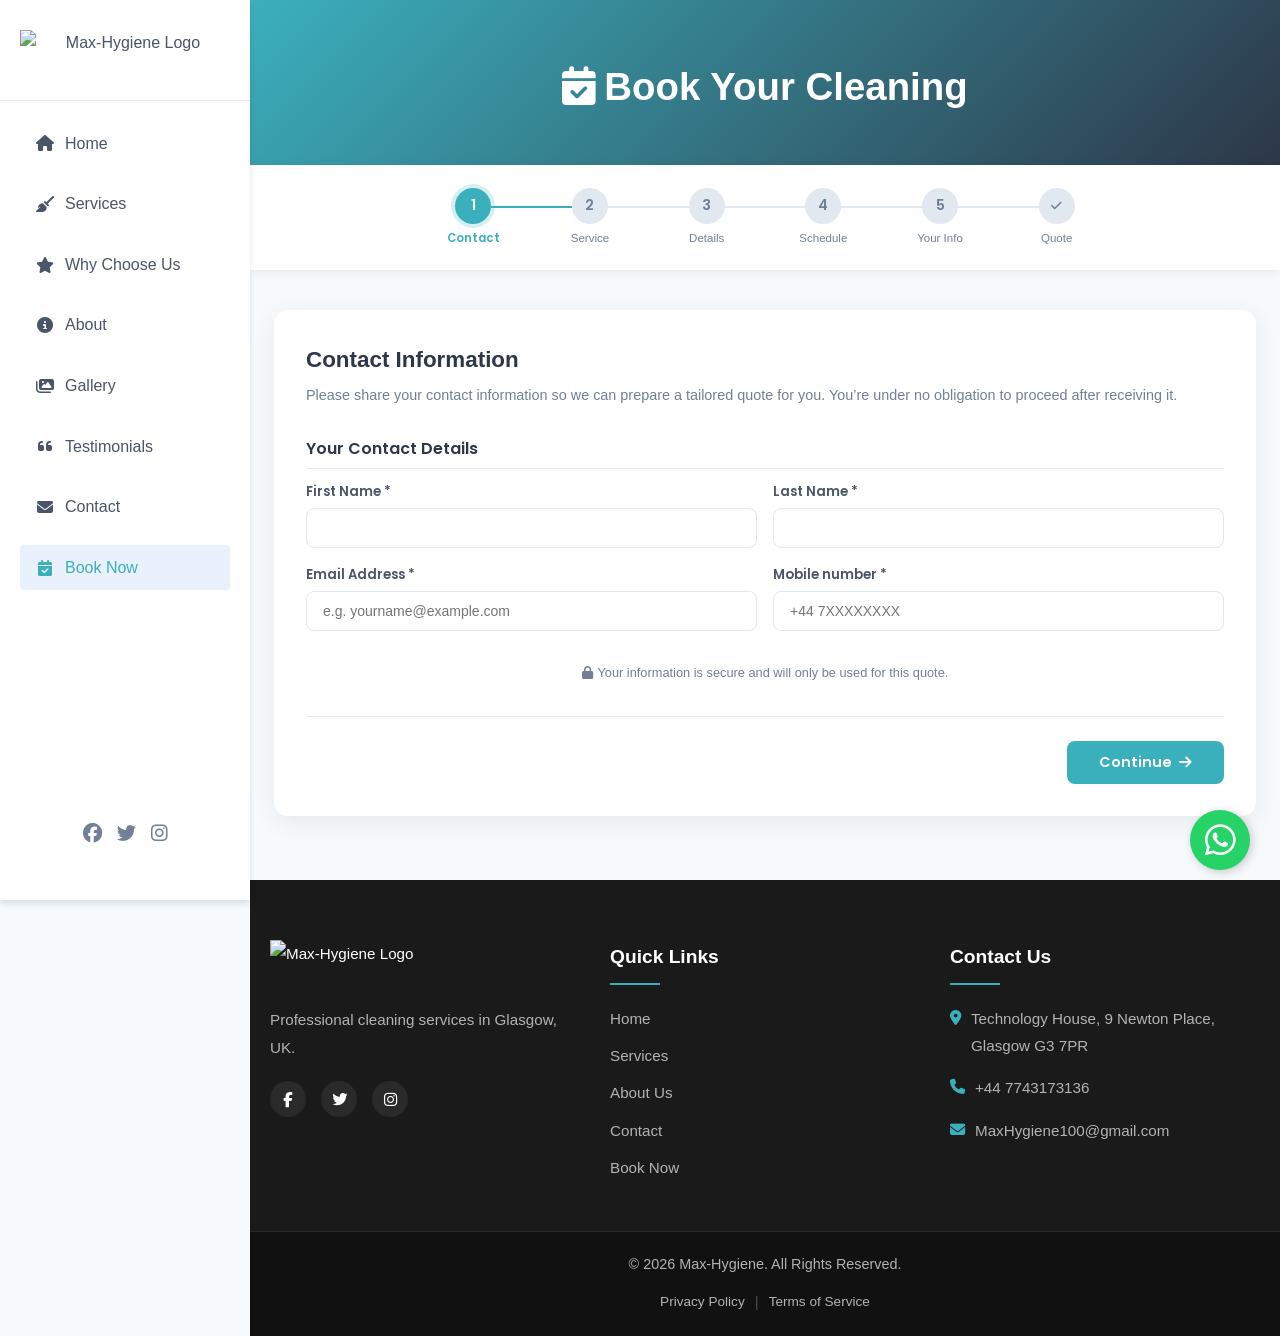
==== commit e7029919: "Update placeholders from names to generic prompts" ====
--- a/booking.html
+++ b/booking.html
@@ -637,19 +637,19 @@
                         <div class="form-grid-2">
                             <div class="form-group">
                                 <label for="ic-firstName">First Name *</label>
-                                <input type="text" id="ic-firstName" placeholder="John" required>
+                                <input type="text" id="ic-firstName" required>
                                 <div class="field-error" id="err-ic-firstName">Please enter your first name.</div>
                             </div>
                             <div class="form-group">
                                 <label for="ic-lastName">Last Name *</label>
-                                <input type="text" id="ic-lastName" placeholder="Smith" required>
+                                <input type="text" id="ic-lastName" required>
                                 <div class="field-error" id="err-ic-lastName">Please enter your last name.</div>
                             </div>
                         </div>
                         <div class="form-grid-2">
                             <div class="form-group">
                                 <label for="ic-email">Email Address *</label>
-                                <input type="email" id="ic-email" placeholder="john@example.com" required>
+                                <input type="email" id="ic-email" placeholder="e.g. yourname@example.com" required>
                                 <div class="field-error" id="err-ic-email">Please enter a valid email address.</div>
                             </div>
                             <div class="form-group">
@@ -779,19 +779,19 @@
                         <div class="form-grid-2">
                             <div class="form-group">
                                 <label for="firstName">First Name *</label>
-                                <input type="text" id="firstName" placeholder="John" required>
+                                <input type="text" id="firstName" placeholder="e.g. First Name" required>
                                 <div class="field-error" id="err-firstName">Please enter your first name.</div>
                             </div>
                             <div class="form-group">
                                 <label for="lastName">Last Name *</label>
-                                <input type="text" id="lastName" placeholder="Smith" required>
+                                <input type="text" id="lastName" placeholder="e.g. Last Name" required>
                                 <div class="field-error" id="err-lastName">Please enter your last name.</div>
                             </div>
                         </div>
                         <div class="form-grid-2">
                             <div class="form-group">
                                 <label for="email">Email Address *</label>
-                                <input type="email" id="email" placeholder="john@example.com" required>
+                                <input type="email" id="email" required>
                                 <div class="field-error" id="err-email">Please enter a valid email.</div>
                             </div>
                             <div class="form-group">
